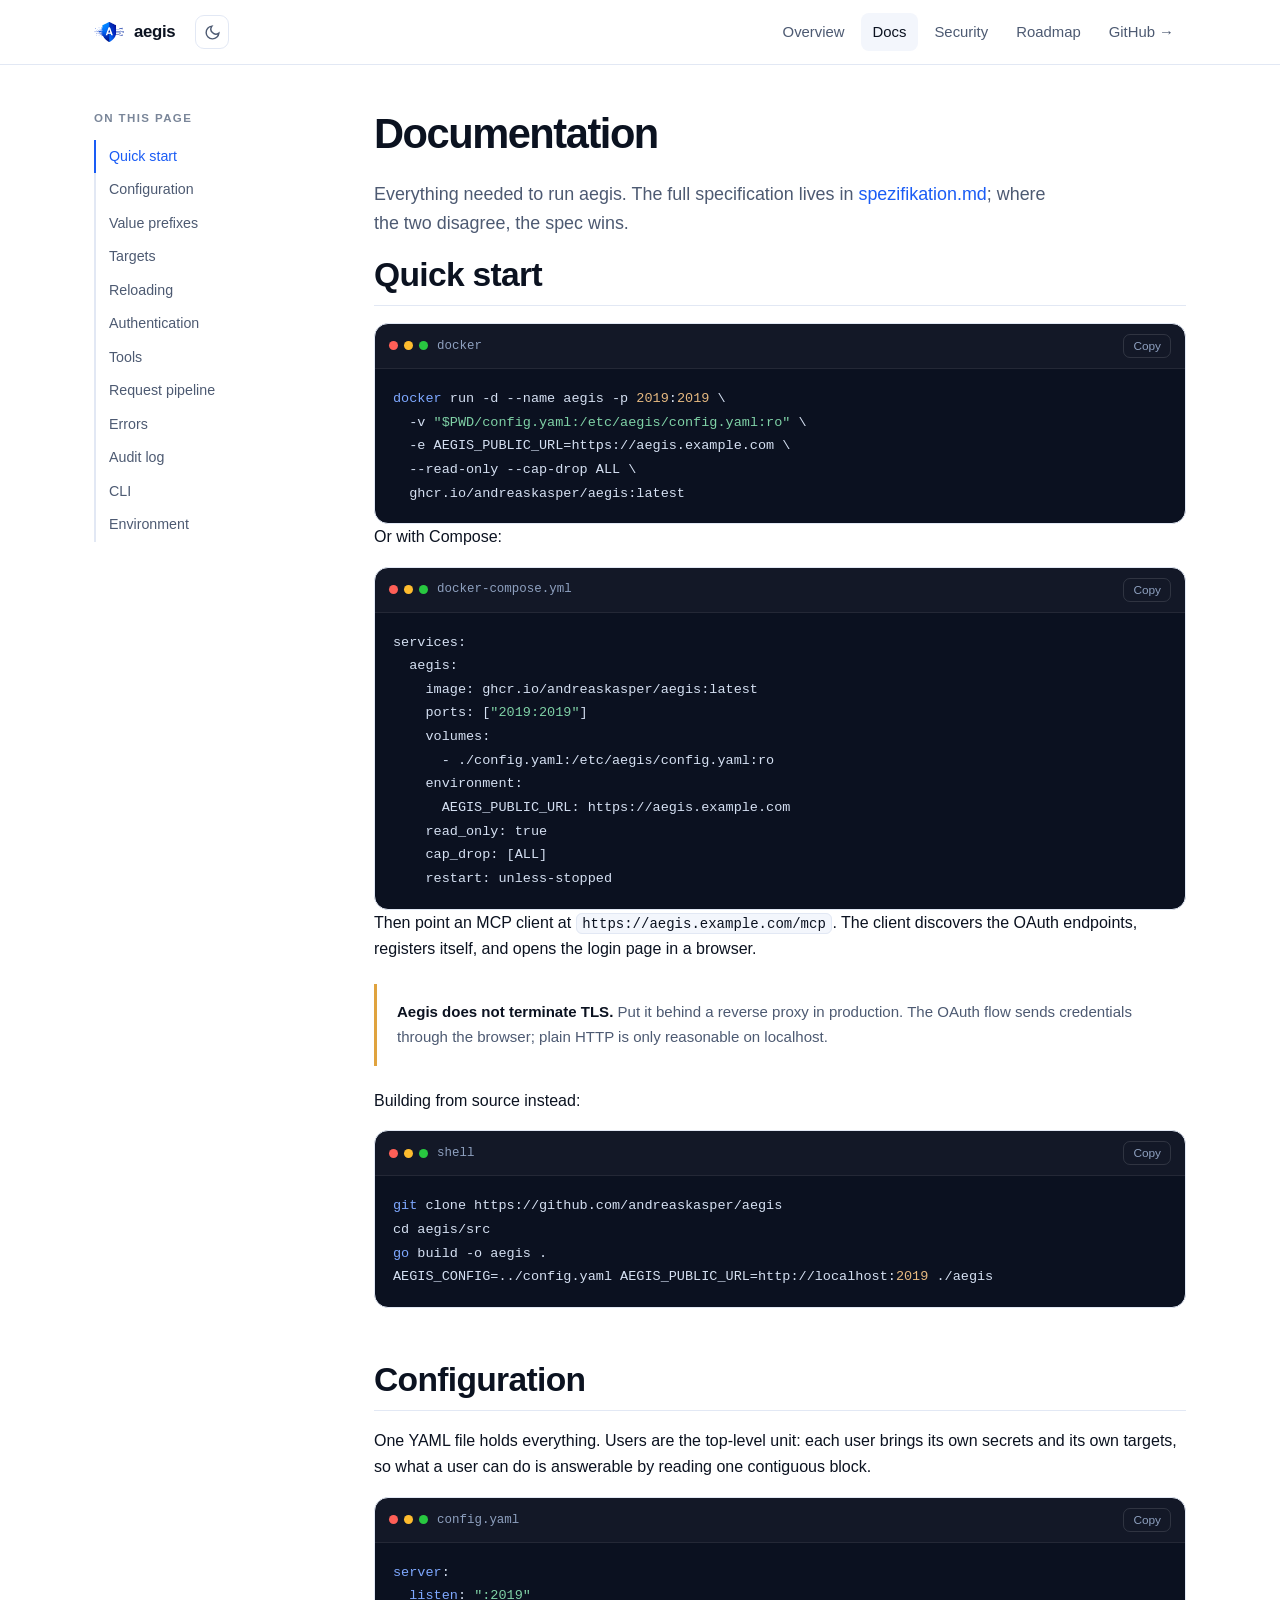
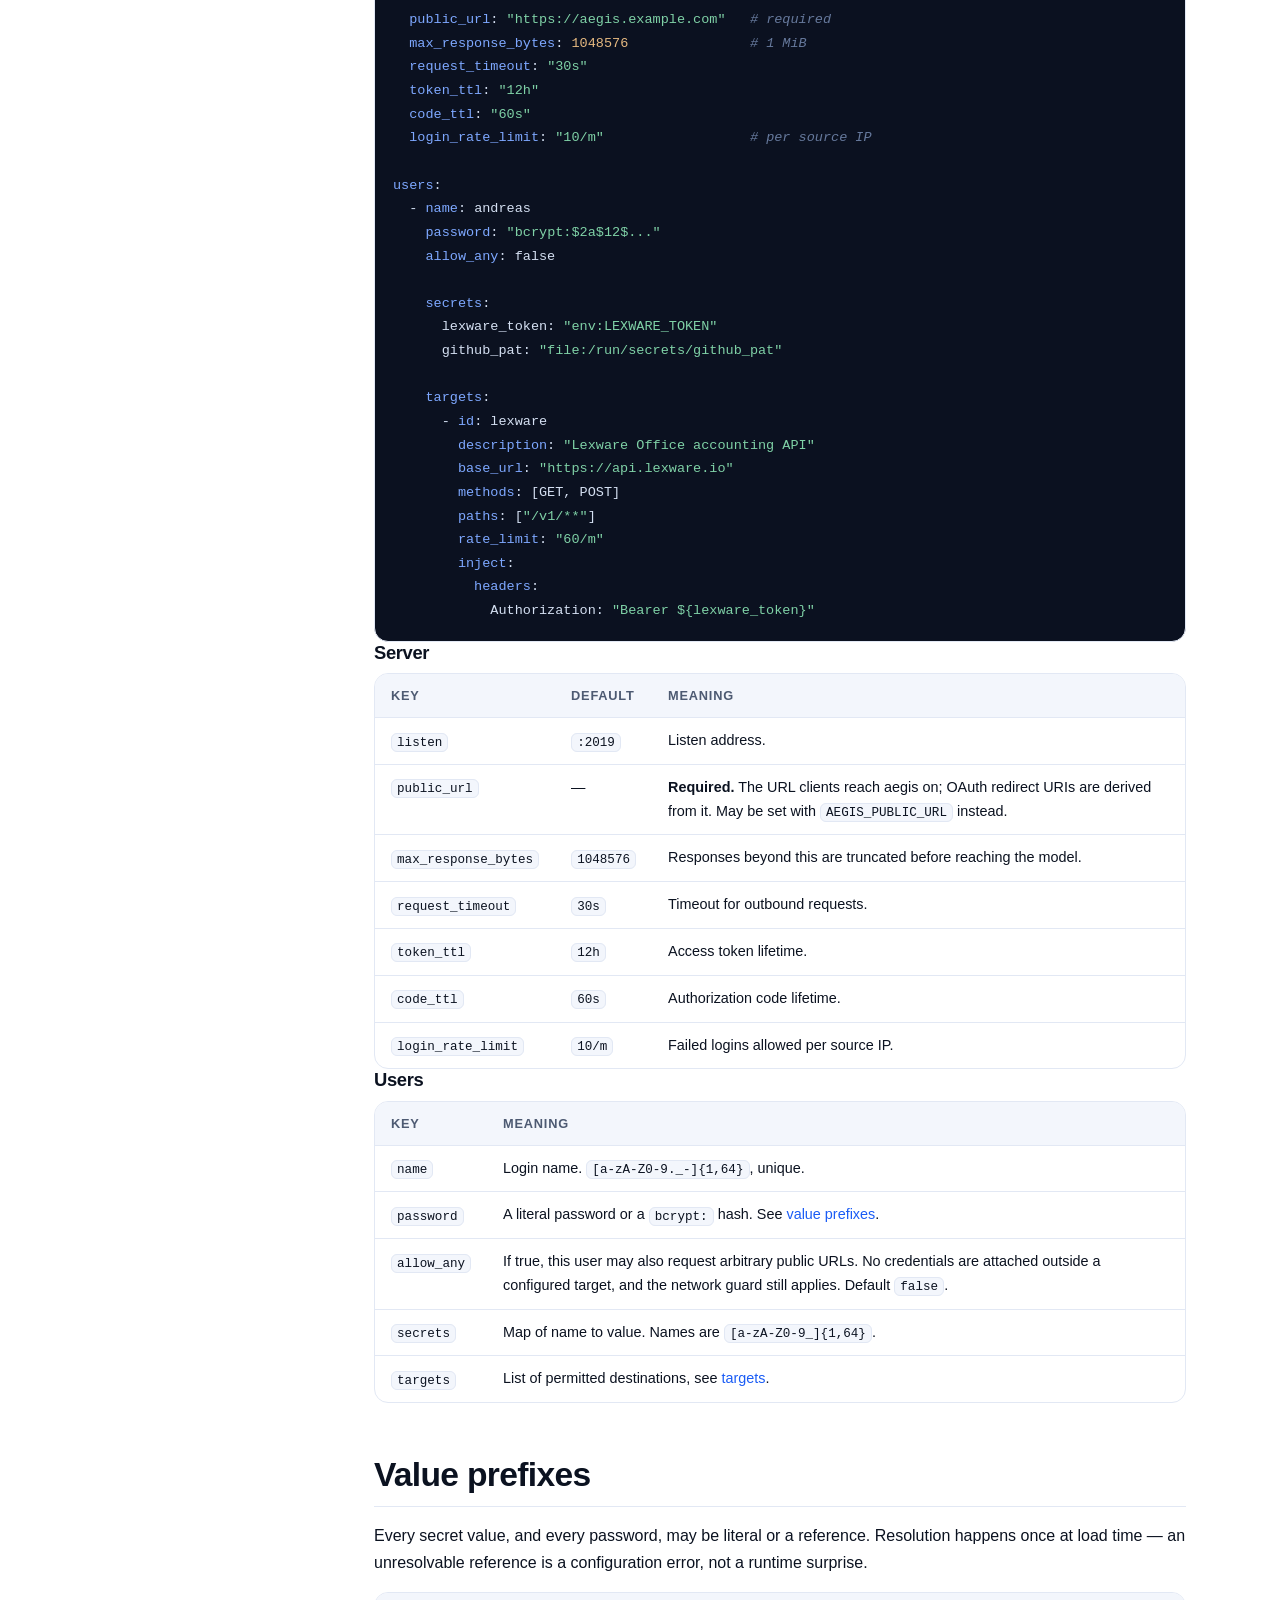
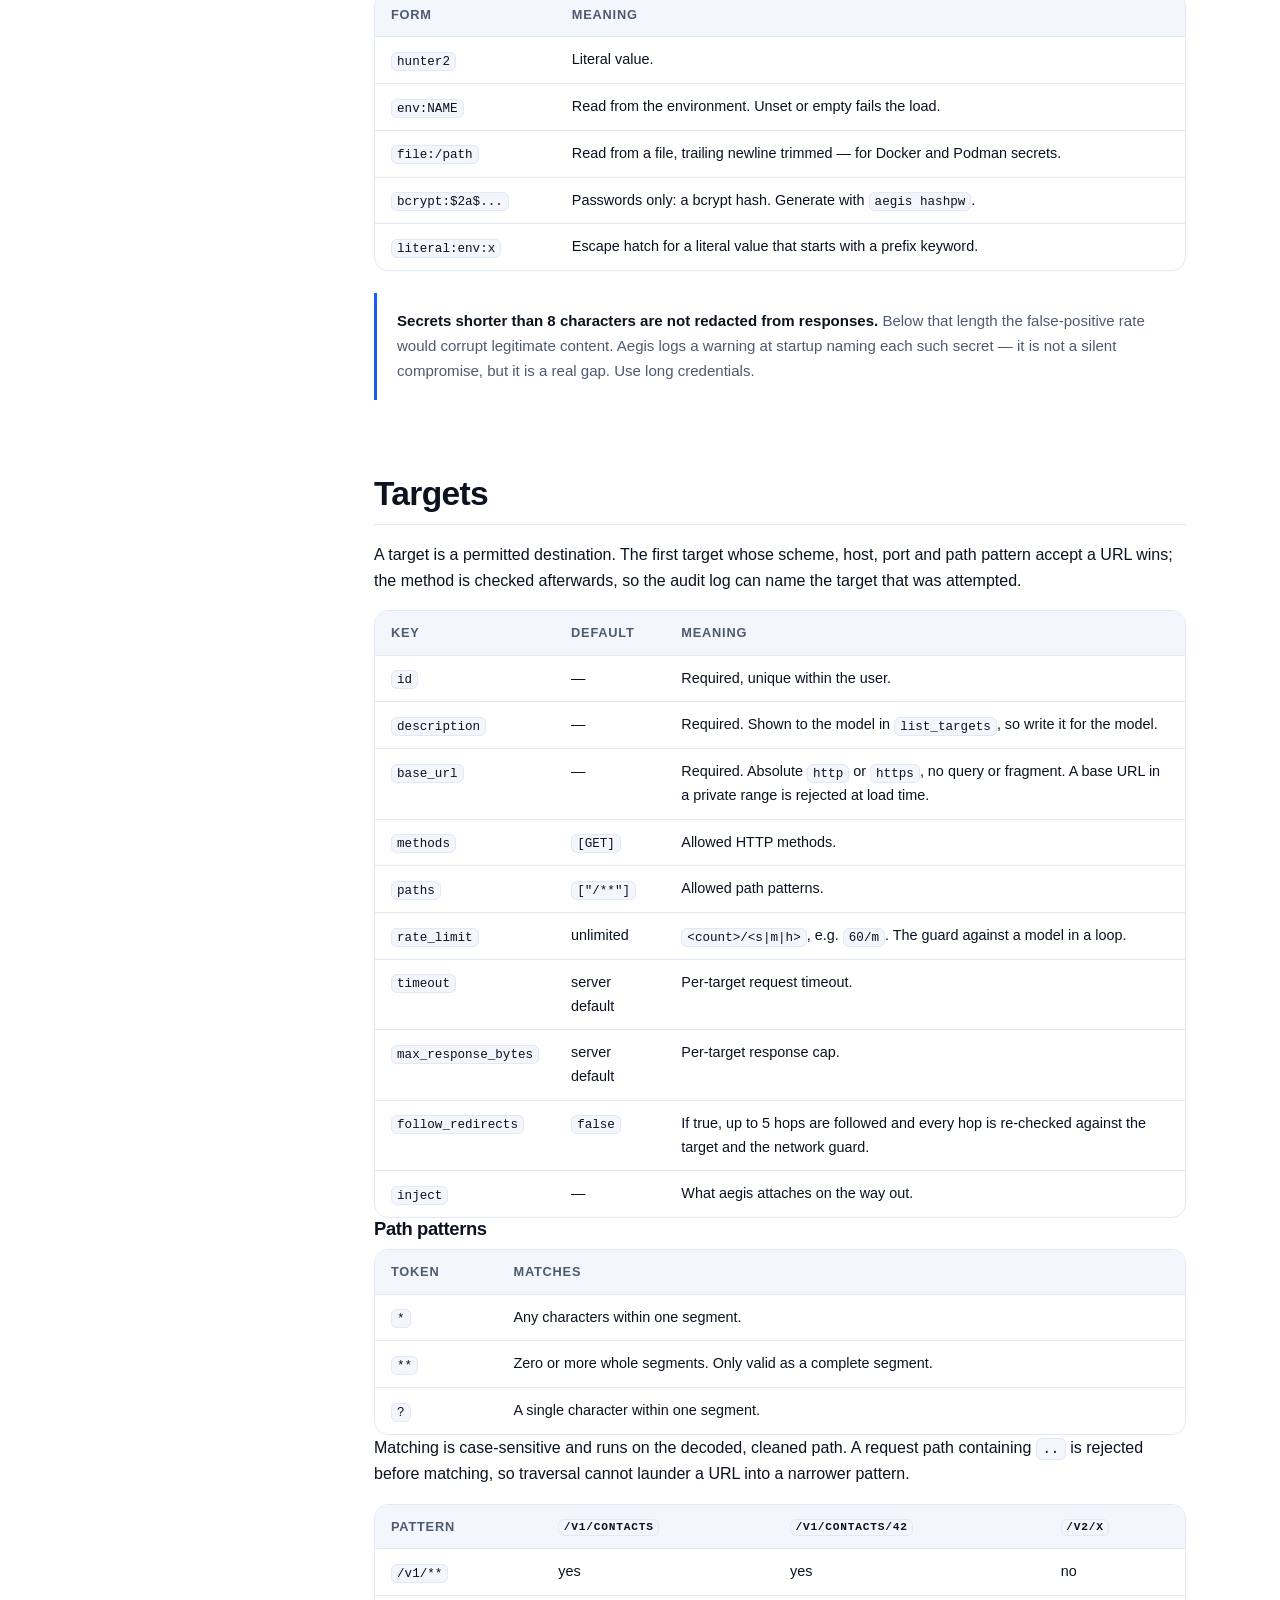
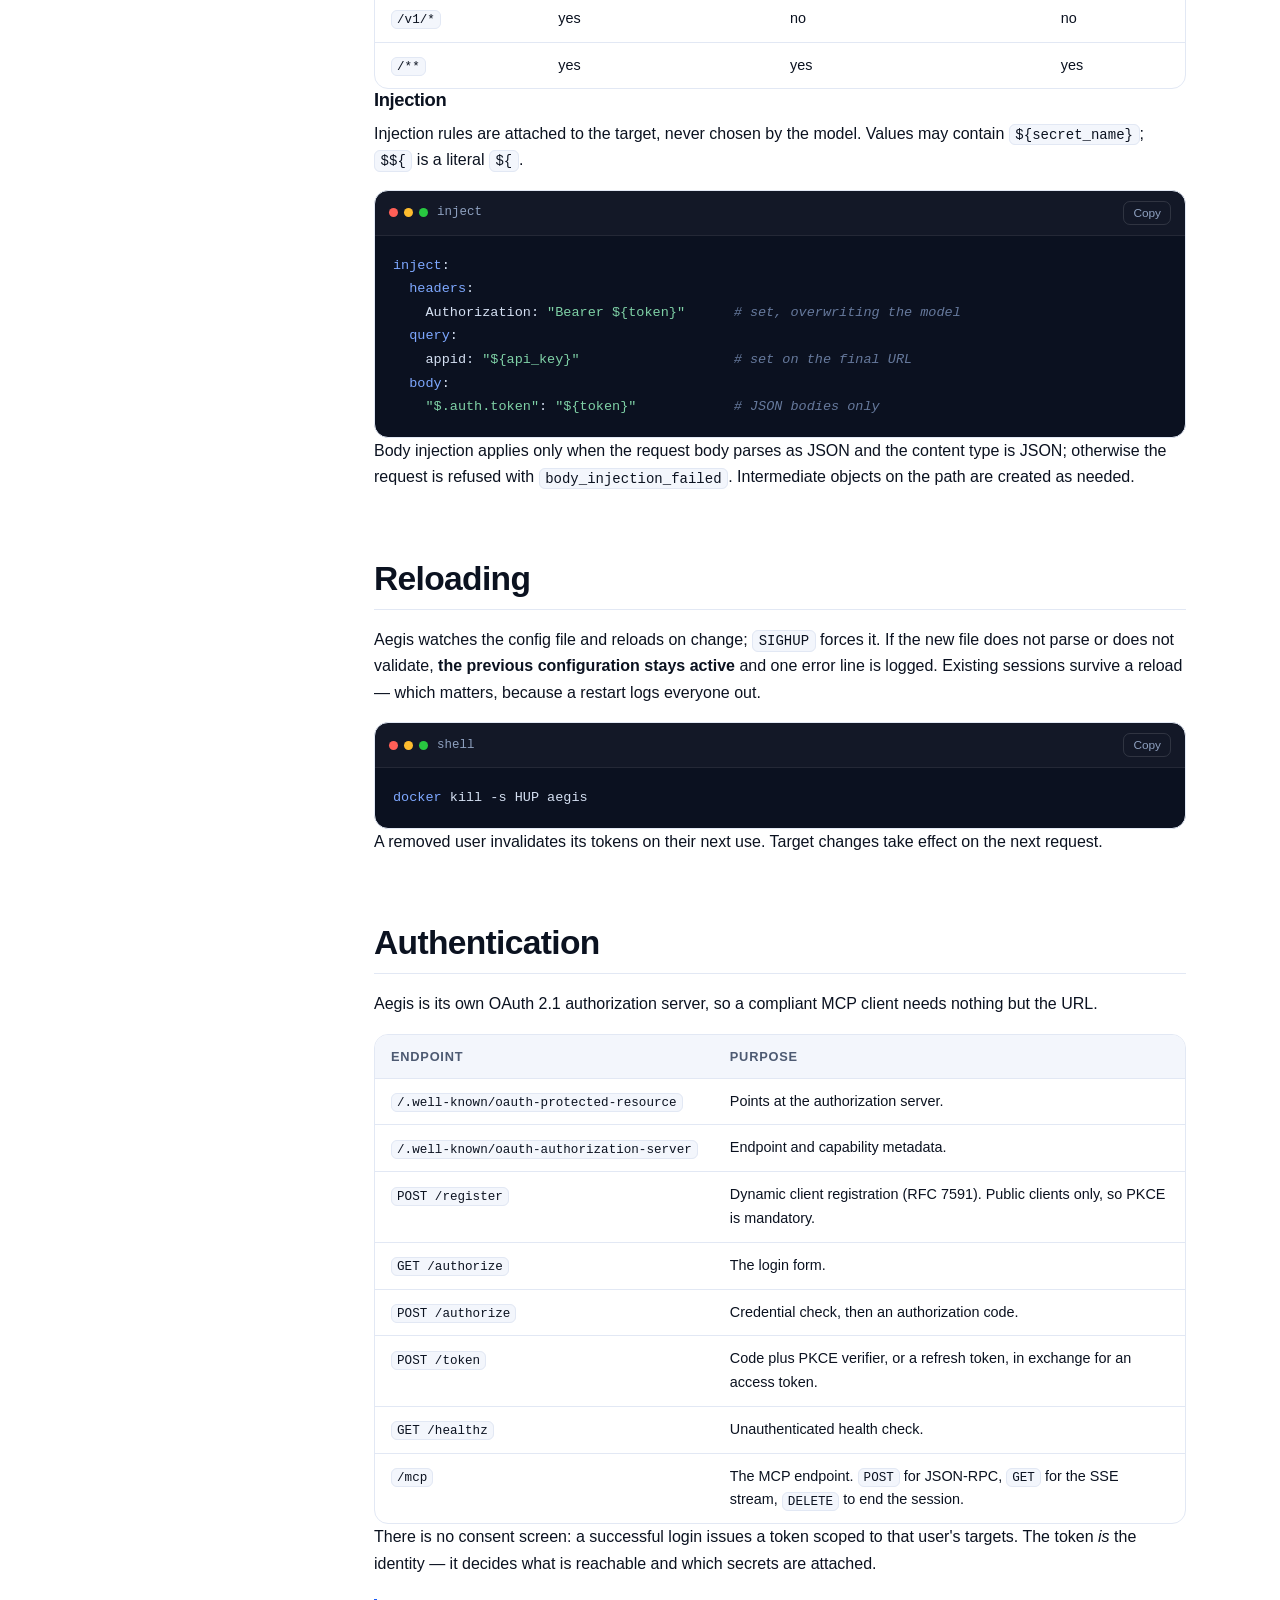
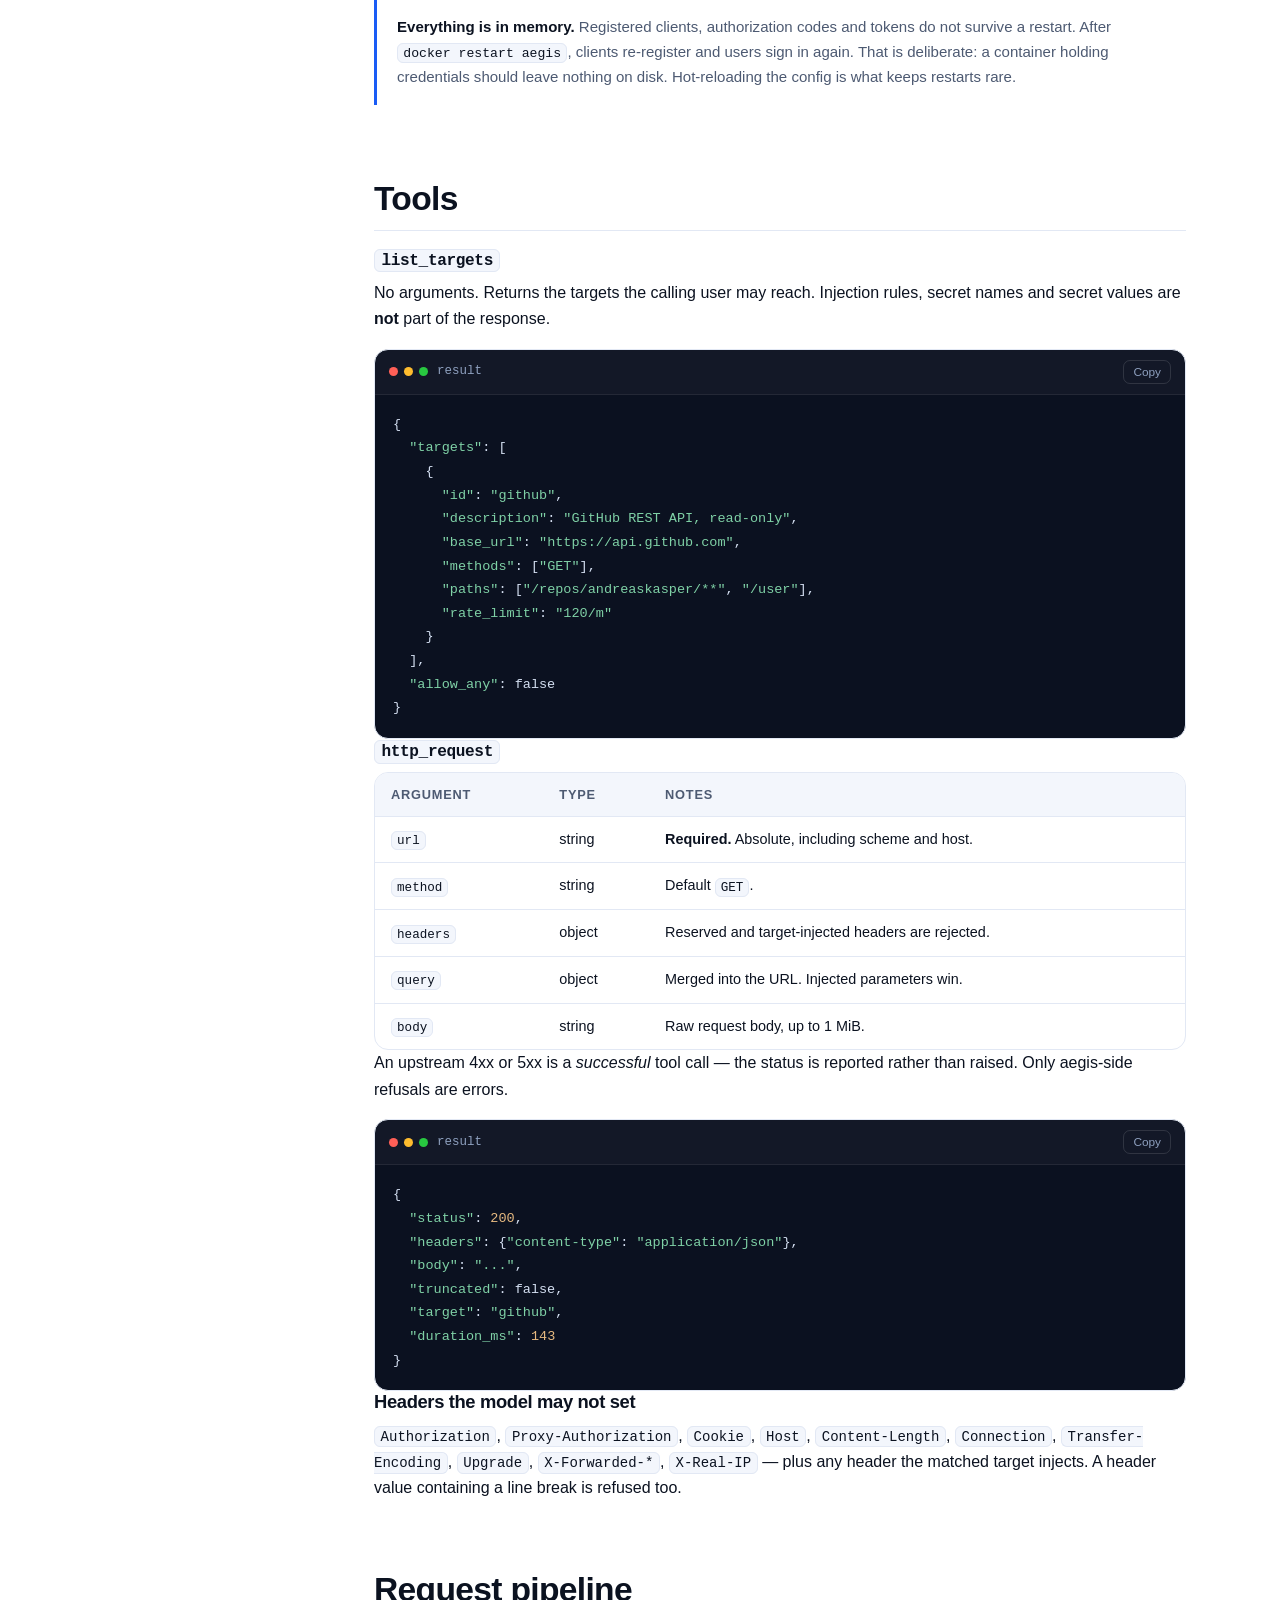
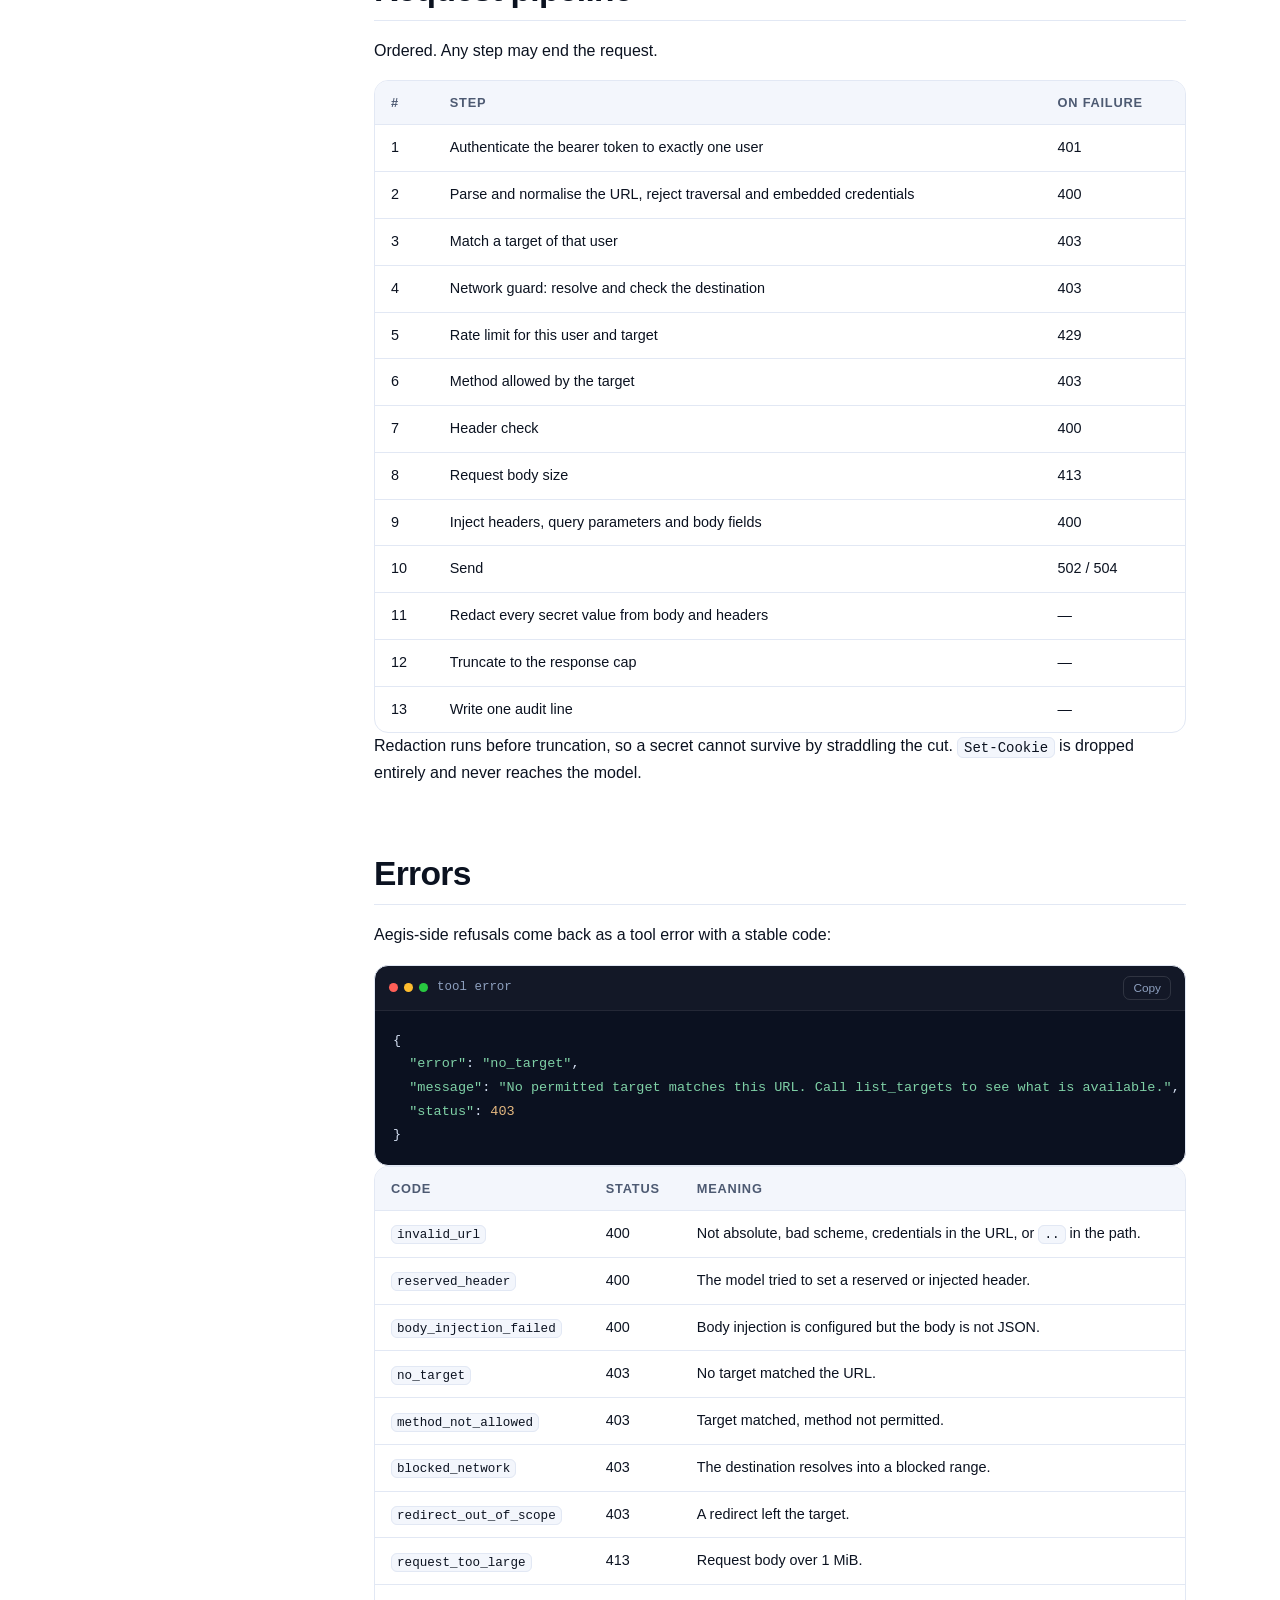
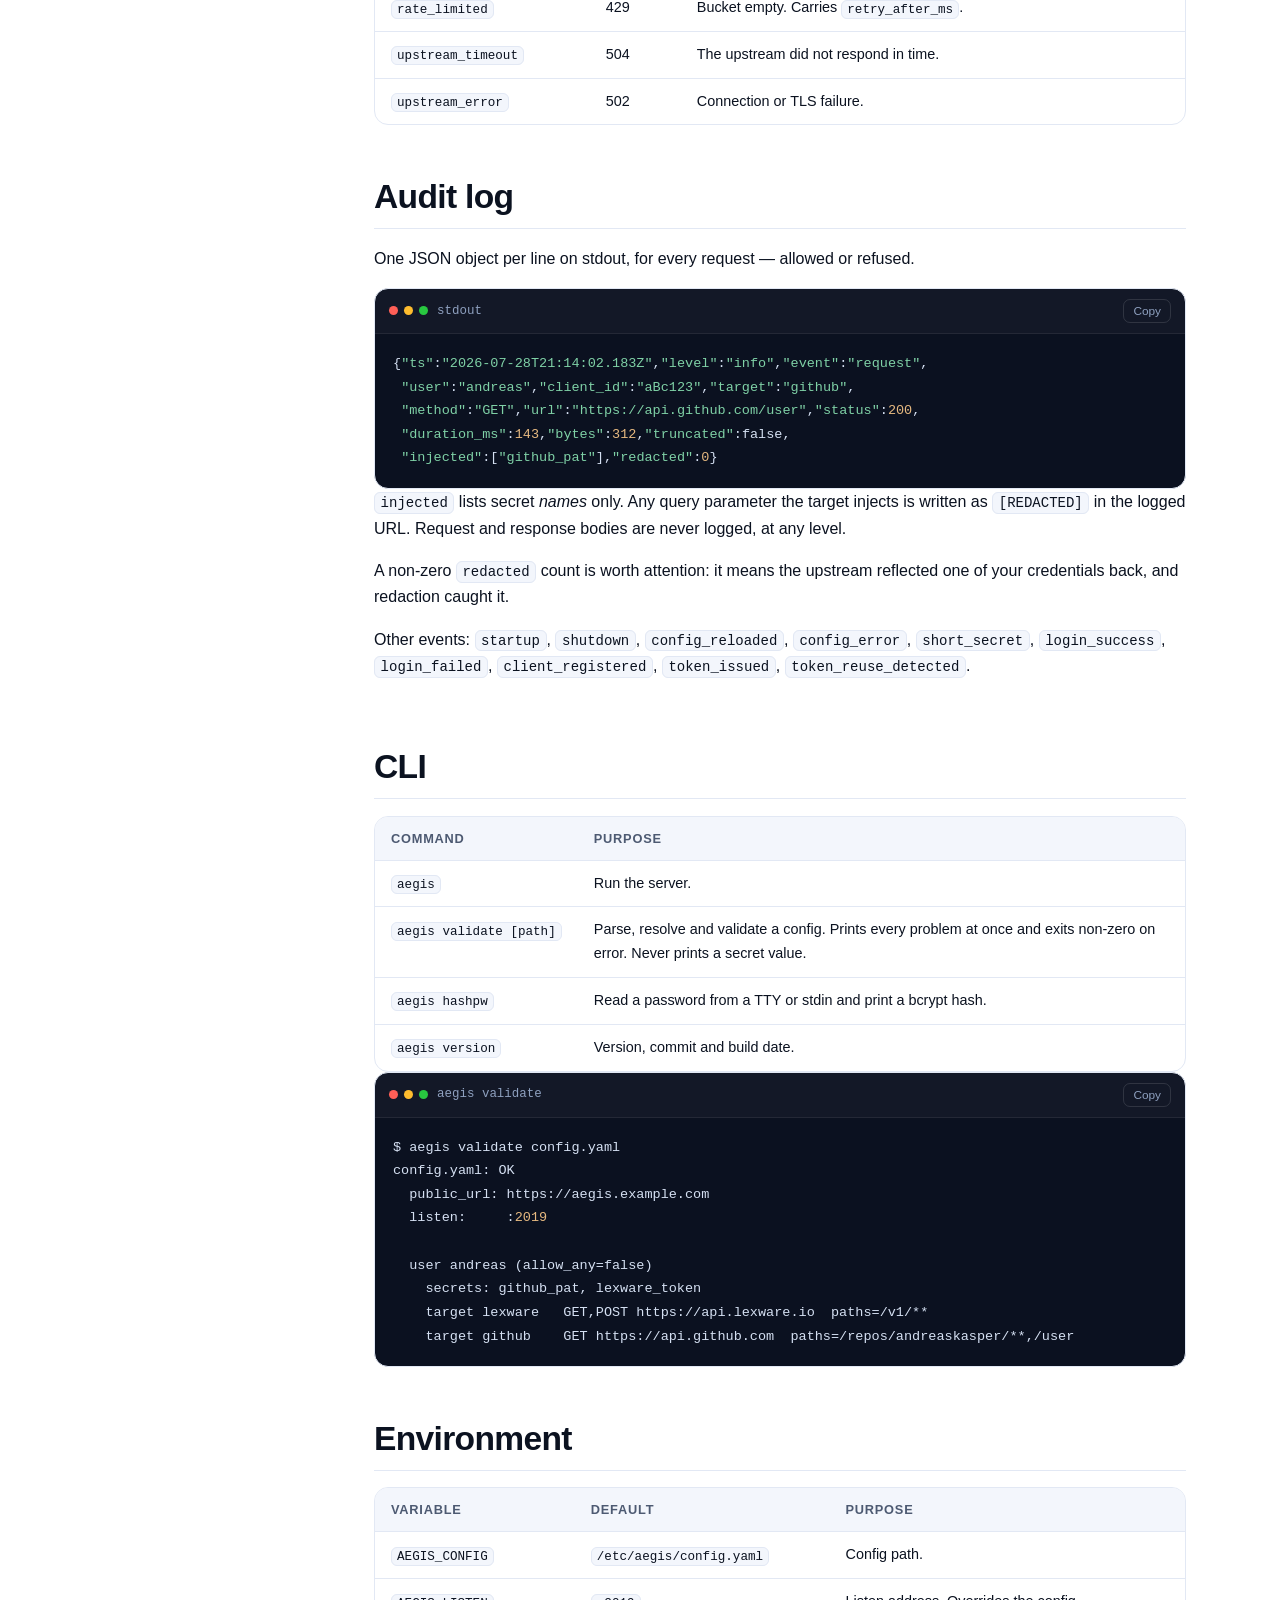
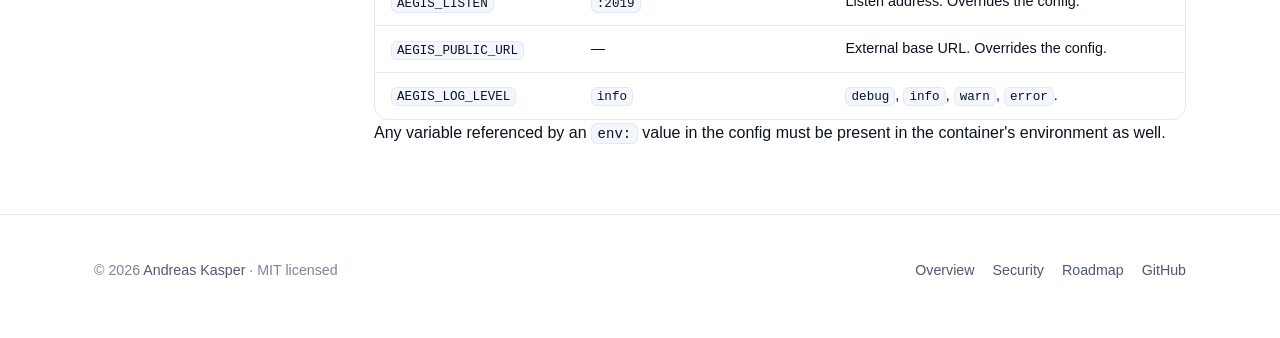
==== docs/docs.html @ 77568070 "docs: documentation page" ====
<!DOCTYPE html>
<html lang="en">
<head>
<meta charset="utf-8">
<meta name="viewport" content="width=device-width, initial-scale=1">
<title>Documentation &mdash; aegis</title>
<meta name="description" content="Configuration reference, OAuth endpoints, MCP tools, the request pipeline, error codes and the CLI for aegis.">
<link rel="icon" href="logo.png">
<link rel="stylesheet" href="style.css">
</head>
<body>

<header class="site-header">
  <div class="wrap">
    <a class="brand" href="index.html"><img src="logo.png" alt=""> aegis</a>
    <div class="header-actions">
      <button class="icon-btn nav-toggle" type="button" aria-expanded="false" aria-label="Menu">
        <svg viewBox="0 0 24 24" fill="none" stroke="currentColor" stroke-width="2" stroke-linecap="round"><path d="M3 6h18M3 12h18M3 18h18"/></svg>
      </button>
      <button class="icon-btn theme-toggle" type="button" aria-label="Switch theme">
        <svg class="sun" viewBox="0 0 24 24" fill="none" stroke="currentColor" stroke-width="2" stroke-linecap="round"><circle cx="12" cy="12" r="4"/><path d="M12 2v2M12 20v2M4.9 4.9l1.4 1.4M17.7 17.7l1.4 1.4M2 12h2M20 12h2M4.9 19.1l1.4-1.4M17.7 6.3l1.4-1.4"/></svg>
        <svg class="moon" viewBox="0 0 24 24" fill="none" stroke="currentColor" stroke-width="2" stroke-linecap="round"><path d="M21 12.8A9 9 0 1 1 11.2 3a7 7 0 0 0 9.8 9.8z"/></svg>
      </button>
    </div>
    <nav class="nav">
      <a href="index.html">Overview</a>
      <a href="docs.html" aria-current="page">Docs</a>
      <a href="security.html">Security</a>
      <a href="roadmap.html">Roadmap</a>
      <a href="https://github.com/andreaskasper/aegis">GitHub&nbsp;&rarr;</a>
    </nav>
  </div>
</header>

<main class="wrap doc-layout">

  <aside class="toc">
    <strong>On this page</strong>
    <a href="#quick-start">Quick start</a>
    <a href="#configuration">Configuration</a>
    <a href="#values">Value prefixes</a>
    <a href="#targets">Targets</a>
    <a href="#reload">Reloading</a>
    <a href="#auth">Authentication</a>
    <a href="#tools">Tools</a>
    <a href="#pipeline">Request pipeline</a>
    <a href="#errors">Errors</a>
    <a href="#audit">Audit log</a>
    <a href="#cli">CLI</a>
    <a href="#env">Environment</a>
  </aside>

  <div class="doc-body">

    <section id="quick-start">
      <h1 style="font-size:clamp(1.9rem,4vw,2.6rem)">Documentation</h1>
      <p class="lede">Everything needed to run aegis. The full specification lives in <a href="https://github.com/andreaskasper/aegis/blob/main/spezifikation.md">spezifikation.md</a>; where the two disagree, the spec wins.</p>

      <h2>Quick start</h2>
      <div class="code">
        <div class="code-head"><span class="dots"><i></i><i></i><i></i></span><span class="name">docker</span></div>
<pre data-lang="shell">docker run -d --name aegis -p 2019:2019 \
  -v "$PWD/config.yaml:/etc/aegis/config.yaml:ro" \
  -e AEGIS_PUBLIC_URL=https://aegis.example.com \
  --read-only --cap-drop ALL \
  ghcr.io/andreaskasper/aegis:latest</pre>
      </div>

      <p>Or with Compose:</p>
      <div class="code">
        <div class="code-head"><span class="dots"><i></i><i></i><i></i></span><span class="name">docker-compose.yml</span></div>
<pre data-lang="yaml">services:
  aegis:
    image: ghcr.io/andreaskasper/aegis:latest
    ports: ["2019:2019"]
    volumes:
      - ./config.yaml:/etc/aegis/config.yaml:ro
    environment:
      AEGIS_PUBLIC_URL: https://aegis.example.com
    read_only: true
    cap_drop: [ALL]
    restart: unless-stopped</pre>
      </div>

      <p>Then point an MCP client at <code>https://aegis.example.com/mcp</code>. The client discovers the OAuth endpoints, registers itself, and opens the login page in a browser.</p>

      <div class="note warn">
        <strong>Aegis does not terminate TLS.</strong> Put it behind a reverse proxy in production. The OAuth flow sends credentials through the browser; plain HTTP is only reasonable on localhost.
      </div>

      <p>Building from source instead:</p>
      <div class="code">
        <div class="code-head"><span class="dots"><i></i><i></i><i></i></span><span class="name">shell</span></div>
<pre data-lang="shell">git clone https://github.com/andreaskasper/aegis
cd aegis/src
go build -o aegis .
AEGIS_CONFIG=../config.yaml AEGIS_PUBLIC_URL=http://localhost:2019 ./aegis</pre>
      </div>
    </section>

    <section id="configuration">
      <h2>Configuration</h2>
      <p>One YAML file holds everything. Users are the top-level unit: each user brings its own secrets and its own targets, so what a user can do is answerable by reading one contiguous block.</p>

      <div class="code">
        <div class="code-head"><span class="dots"><i></i><i></i><i></i></span><span class="name">config.yaml</span></div>
<pre data-lang="yaml">server:
  listen: ":2019"
  public_url: "https://aegis.example.com"   # required
  max_response_bytes: 1048576               # 1 MiB
  request_timeout: "30s"
  token_ttl: "12h"
  code_ttl: "60s"
  login_rate_limit: "10/m"                  # per source IP

users:
  - name: andreas
    password: "bcrypt:$2a$12$..."
    allow_any: false

    secrets:
      lexware_token: "env:LEXWARE_TOKEN"
      github_pat: "file:/run/secrets/github_pat"

    targets:
      - id: lexware
        description: "Lexware Office accounting API"
        base_url: "https://api.lexware.io"
        methods: [GET, POST]
        paths: ["/v1/**"]
        rate_limit: "60/m"
        inject:
          headers:
            Authorization: "Bearer ${lexware_token}"</pre>
      </div>

      <h3>Server</h3>
      <div class="table-wrap">
        <table>
          <thead><tr><th>Key</th><th>Default</th><th>Meaning</th></tr></thead>
          <tbody>
            <tr><td><code>listen</code></td><td><code>:2019</code></td><td>Listen address.</td></tr>
            <tr><td><code>public_url</code></td><td>&mdash;</td><td><strong>Required.</strong> The URL clients reach aegis on; OAuth redirect URIs are derived from it. May be set with <code>AEGIS_PUBLIC_URL</code> instead.</td></tr>
            <tr><td><code>max_response_bytes</code></td><td><code>1048576</code></td><td>Responses beyond this are truncated before reaching the model.</td></tr>
            <tr><td><code>request_timeout</code></td><td><code>30s</code></td><td>Timeout for outbound requests.</td></tr>
            <tr><td><code>token_ttl</code></td><td><code>12h</code></td><td>Access token lifetime.</td></tr>
            <tr><td><code>code_ttl</code></td><td><code>60s</code></td><td>Authorization code lifetime.</td></tr>
            <tr><td><code>login_rate_limit</code></td><td><code>10/m</code></td><td>Failed logins allowed per source IP.</td></tr>
          </tbody>
        </table>
      </div>

      <h3>Users</h3>
      <div class="table-wrap">
        <table>
          <thead><tr><th>Key</th><th>Meaning</th></tr></thead>
          <tbody>
            <tr><td><code>name</code></td><td>Login name. <code>[a-zA-Z0-9._-]{1,64}</code>, unique.</td></tr>
            <tr><td><code>password</code></td><td>A literal password or a <code>bcrypt:</code> hash. See <a href="#values">value prefixes</a>.</td></tr>
            <tr><td><code>allow_any</code></td><td>If true, this user may also request arbitrary public URLs. No credentials are attached outside a configured target, and the network guard still applies. Default <code>false</code>.</td></tr>
            <tr><td><code>secrets</code></td><td>Map of name to value. Names are <code>[a-zA-Z0-9_]{1,64}</code>.</td></tr>
            <tr><td><code>targets</code></td><td>List of permitted destinations, see <a href="#targets">targets</a>.</td></tr>
          </tbody>
        </table>
      </div>
    </section>

    <section id="values">
      <h2>Value prefixes</h2>
      <p>Every secret value, and every password, may be literal or a reference. Resolution happens once at load time &mdash; an unresolvable reference is a configuration error, not a runtime surprise.</p>
      <div class="table-wrap">
        <table>
          <thead><tr><th>Form</th><th>Meaning</th></tr></thead>
          <tbody>
            <tr><td><code>hunter2</code></td><td>Literal value.</td></tr>
            <tr><td><code>env:NAME</code></td><td>Read from the environment. Unset or empty fails the load.</td></tr>
            <tr><td><code>file:/path</code></td><td>Read from a file, trailing newline trimmed &mdash; for Docker and Podman secrets.</td></tr>
            <tr><td><code>bcrypt:$2a$...</code></td><td>Passwords only: a bcrypt hash. Generate with <code>aegis hashpw</code>.</td></tr>
            <tr><td><code>literal:env:x</code></td><td>Escape hatch for a literal value that starts with a prefix keyword.</td></tr>
          </tbody>
        </table>
      </div>
      <div class="note">
        <strong>Secrets shorter than 8 characters are not redacted from responses.</strong> Below that length the false-positive rate would corrupt legitimate content. Aegis logs a warning at startup naming each such secret &mdash; it is not a silent compromise, but it is a real gap. Use long credentials.
      </div>
    </section>

    <section id="targets">
      <h2>Targets</h2>
      <p>A target is a permitted destination. The first target whose scheme, host, port and path pattern accept a URL wins; the method is checked afterwards, so the audit log can name the target that was attempted.</p>

      <div class="table-wrap">
        <table>
          <thead><tr><th>Key</th><th>Default</th><th>Meaning</th></tr></thead>
          <tbody>
            <tr><td><code>id</code></td><td>&mdash;</td><td>Required, unique within the user.</td></tr>
            <tr><td><code>description</code></td><td>&mdash;</td><td>Required. Shown to the model in <code>list_targets</code>, so write it for the model.</td></tr>
            <tr><td><code>base_url</code></td><td>&mdash;</td><td>Required. Absolute <code>http</code> or <code>https</code>, no query or fragment. A base URL in a private range is rejected at load time.</td></tr>
            <tr><td><code>methods</code></td><td><code>[GET]</code></td><td>Allowed HTTP methods.</td></tr>
            <tr><td><code>paths</code></td><td><code>["/**"]</code></td><td>Allowed path patterns.</td></tr>
            <tr><td><code>rate_limit</code></td><td>unlimited</td><td><code>&lt;count&gt;/&lt;s|m|h&gt;</code>, e.g. <code>60/m</code>. The guard against a model in a loop.</td></tr>
            <tr><td><code>timeout</code></td><td>server default</td><td>Per-target request timeout.</td></tr>
            <tr><td><code>max_response_bytes</code></td><td>server default</td><td>Per-target response cap.</td></tr>
            <tr><td><code>follow_redirects</code></td><td><code>false</code></td><td>If true, up to 5 hops are followed and every hop is re-checked against the target and the network guard.</td></tr>
            <tr><td><code>inject</code></td><td>&mdash;</td><td>What aegis attaches on the way out.</td></tr>
          </tbody>
        </table>
      </div>

      <h3>Path patterns</h3>
      <div class="table-wrap">
        <table>
          <thead><tr><th>Token</th><th>Matches</th></tr></thead>
          <tbody>
            <tr><td><code>*</code></td><td>Any characters within one segment.</td></tr>
            <tr><td><code>**</code></td><td>Zero or more whole segments. Only valid as a complete segment.</td></tr>
            <tr><td><code>?</code></td><td>A single character within one segment.</td></tr>
          </tbody>
        </table>
      </div>
      <p>Matching is case-sensitive and runs on the decoded, cleaned path. A request path containing <code>..</code> is rejected before matching, so traversal cannot launder a URL into a narrower pattern.</p>

      <div class="table-wrap">
        <table>
          <thead><tr><th>Pattern</th><th><code>/v1/contacts</code></th><th><code>/v1/contacts/42</code></th><th><code>/v2/x</code></th></tr></thead>
          <tbody>
            <tr><td><code>/v1/**</code></td><td>yes</td><td>yes</td><td>no</td></tr>
            <tr><td><code>/v1/*</code></td><td>yes</td><td>no</td><td>no</td></tr>
            <tr><td><code>/**</code></td><td>yes</td><td>yes</td><td>yes</td></tr>
          </tbody>
        </table>
      </div>

      <h3>Injection</h3>
      <p>Injection rules are attached to the target, never chosen by the model. Values may contain <code>${secret_name}</code>; <code>$${</code> is a literal <code>${</code>.</p>
      <div class="code">
        <div class="code-head"><span class="dots"><i></i><i></i><i></i></span><span class="name">inject</span></div>
<pre data-lang="yaml">inject:
  headers:
    Authorization: "Bearer ${token}"      # set, overwriting the model
  query:
    appid: "${api_key}"                   # set on the final URL
  body:
    "$.auth.token": "${token}"            # JSON bodies only</pre>
      </div>
      <p>Body injection applies only when the request body parses as JSON and the content type is JSON; otherwise the request is refused with <code>body_injection_failed</code>. Intermediate objects on the path are created as needed.</p>
    </section>

    <section id="reload">
      <h2>Reloading</h2>
      <p>Aegis watches the config file and reloads on change; <code>SIGHUP</code> forces it. If the new file does not parse or does not validate, <strong>the previous configuration stays active</strong> and one error line is logged. Existing sessions survive a reload &mdash; which matters, because a restart logs everyone out.</p>
      <div class="code">
        <div class="code-head"><span class="dots"><i></i><i></i><i></i></span><span class="name">shell</span></div>
<pre data-lang="shell">docker kill -s HUP aegis</pre>
      </div>
      <p>A removed user invalidates its tokens on their next use. Target changes take effect on the next request.</p>
    </section>

    <section id="auth">
      <h2>Authentication</h2>
      <p>Aegis is its own OAuth 2.1 authorization server, so a compliant MCP client needs nothing but the URL.</p>
      <div class="table-wrap">
        <table>
          <thead><tr><th>Endpoint</th><th>Purpose</th></tr></thead>
          <tbody>
            <tr><td><code>/.well-known/oauth-protected-resource</code></td><td>Points at the authorization server.</td></tr>
            <tr><td><code>/.well-known/oauth-authorization-server</code></td><td>Endpoint and capability metadata.</td></tr>
            <tr><td><code>POST /register</code></td><td>Dynamic client registration (RFC 7591). Public clients only, so PKCE is mandatory.</td></tr>
            <tr><td><code>GET /authorize</code></td><td>The login form.</td></tr>
            <tr><td><code>POST /authorize</code></td><td>Credential check, then an authorization code.</td></tr>
            <tr><td><code>POST /token</code></td><td>Code plus PKCE verifier, or a refresh token, in exchange for an access token.</td></tr>
            <tr><td><code>GET /healthz</code></td><td>Unauthenticated health check.</td></tr>
            <tr><td><code>/mcp</code></td><td>The MCP endpoint. <code>POST</code> for JSON-RPC, <code>GET</code> for the SSE stream, <code>DELETE</code> to end the session.</td></tr>
          </tbody>
        </table>
      </div>
      <p>There is no consent screen: a successful login issues a token scoped to that user's targets. The token <em>is</em> the identity &mdash; it decides what is reachable and which secrets are attached.</p>
      <div class="note">
        <strong>Everything is in memory.</strong> Registered clients, authorization codes and tokens do not survive a restart. After <code>docker restart aegis</code>, clients re-register and users sign in again. That is deliberate: a container holding credentials should leave nothing on disk. Hot-reloading the config is what keeps restarts rare.
      </div>
    </section>

    <section id="tools">
      <h2>Tools</h2>

      <h3><code>list_targets</code></h3>
      <p>No arguments. Returns the targets the calling user may reach. Injection rules, secret names and secret values are <strong>not</strong> part of the response.</p>
      <div class="code">
        <div class="code-head"><span class="dots"><i></i><i></i><i></i></span><span class="name">result</span></div>
<pre data-lang="json">{
  "targets": [
    {
      "id": "github",
      "description": "GitHub REST API, read-only",
      "base_url": "https://api.github.com",
      "methods": ["GET"],
      "paths": ["/repos/andreaskasper/**", "/user"],
      "rate_limit": "120/m"
    }
  ],
  "allow_any": false
}</pre>
      </div>

      <h3><code>http_request</code></h3>
      <div class="table-wrap">
        <table>
          <thead><tr><th>Argument</th><th>Type</th><th>Notes</th></tr></thead>
          <tbody>
            <tr><td><code>url</code></td><td>string</td><td><strong>Required.</strong> Absolute, including scheme and host.</td></tr>
            <tr><td><code>method</code></td><td>string</td><td>Default <code>GET</code>.</td></tr>
            <tr><td><code>headers</code></td><td>object</td><td>Reserved and target-injected headers are rejected.</td></tr>
            <tr><td><code>query</code></td><td>object</td><td>Merged into the URL. Injected parameters win.</td></tr>
            <tr><td><code>body</code></td><td>string</td><td>Raw request body, up to 1 MiB.</td></tr>
          </tbody>
        </table>
      </div>
      <p>An upstream 4xx or 5xx is a <em>successful</em> tool call &mdash; the status is reported rather than raised. Only aegis-side refusals are errors.</p>
      <div class="code">
        <div class="code-head"><span class="dots"><i></i><i></i><i></i></span><span class="name">result</span></div>
<pre data-lang="json">{
  "status": 200,
  "headers": {"content-type": "application/json"},
  "body": "...",
  "truncated": false,
  "target": "github",
  "duration_ms": 143
}</pre>
      </div>

      <h3>Headers the model may not set</h3>
      <p><code>Authorization</code>, <code>Proxy-Authorization</code>, <code>Cookie</code>, <code>Host</code>, <code>Content-Length</code>, <code>Connection</code>, <code>Transfer-Encoding</code>, <code>Upgrade</code>, <code>X-Forwarded-*</code>, <code>X-Real-IP</code> &mdash; plus any header the matched target injects. A header value containing a line break is refused too.</p>
    </section>

    <section id="pipeline">
      <h2>Request pipeline</h2>
      <p>Ordered. Any step may end the request.</p>
      <div class="table-wrap">
        <table>
          <thead><tr><th>#</th><th>Step</th><th>On failure</th></tr></thead>
          <tbody>
            <tr><td>1</td><td>Authenticate the bearer token to exactly one user</td><td>401</td></tr>
            <tr><td>2</td><td>Parse and normalise the URL, reject traversal and embedded credentials</td><td>400</td></tr>
            <tr><td>3</td><td>Match a target of that user</td><td>403</td></tr>
            <tr><td>4</td><td>Network guard: resolve and check the destination</td><td>403</td></tr>
            <tr><td>5</td><td>Rate limit for this user and target</td><td>429</td></tr>
            <tr><td>6</td><td>Method allowed by the target</td><td>403</td></tr>
            <tr><td>7</td><td>Header check</td><td>400</td></tr>
            <tr><td>8</td><td>Request body size</td><td>413</td></tr>
            <tr><td>9</td><td>Inject headers, query parameters and body fields</td><td>400</td></tr>
            <tr><td>10</td><td>Send</td><td>502 / 504</td></tr>
            <tr><td>11</td><td>Redact every secret value from body and headers</td><td>&mdash;</td></tr>
            <tr><td>12</td><td>Truncate to the response cap</td><td>&mdash;</td></tr>
            <tr><td>13</td><td>Write one audit line</td><td>&mdash;</td></tr>
          </tbody>
        </table>
      </div>
      <p>Redaction runs before truncation, so a secret cannot survive by straddling the cut. <code>Set-Cookie</code> is dropped entirely and never reaches the model.</p>
    </section>

    <section id="errors">
      <h2>Errors</h2>
      <p>Aegis-side refusals come back as a tool error with a stable code:</p>
      <div class="code">
        <div class="code-head"><span class="dots"><i></i><i></i><i></i></span><span class="name">tool error</span></div>
<pre data-lang="json">{
  "error": "no_target",
  "message": "No permitted target matches this URL. Call list_targets to see what is available.",
  "status": 403
}</pre>
      </div>
      <div class="table-wrap">
        <table>
          <thead><tr><th>Code</th><th>Status</th><th>Meaning</th></tr></thead>
          <tbody>
            <tr><td><code>invalid_url</code></td><td>400</td><td>Not absolute, bad scheme, credentials in the URL, or <code>..</code> in the path.</td></tr>
            <tr><td><code>reserved_header</code></td><td>400</td><td>The model tried to set a reserved or injected header.</td></tr>
            <tr><td><code>body_injection_failed</code></td><td>400</td><td>Body injection is configured but the body is not JSON.</td></tr>
            <tr><td><code>no_target</code></td><td>403</td><td>No target matched the URL.</td></tr>
            <tr><td><code>method_not_allowed</code></td><td>403</td><td>Target matched, method not permitted.</td></tr>
            <tr><td><code>blocked_network</code></td><td>403</td><td>The destination resolves into a blocked range.</td></tr>
            <tr><td><code>redirect_out_of_scope</code></td><td>403</td><td>A redirect left the target.</td></tr>
            <tr><td><code>request_too_large</code></td><td>413</td><td>Request body over 1 MiB.</td></tr>
            <tr><td><code>rate_limited</code></td><td>429</td><td>Bucket empty. Carries <code>retry_after_ms</code>.</td></tr>
            <tr><td><code>upstream_timeout</code></td><td>504</td><td>The upstream did not respond in time.</td></tr>
            <tr><td><code>upstream_error</code></td><td>502</td><td>Connection or TLS failure.</td></tr>
          </tbody>
        </table>
      </div>
    </section>

    <section id="audit">
      <h2>Audit log</h2>
      <p>One JSON object per line on stdout, for every request &mdash; allowed or refused.</p>
      <div class="code">
        <div class="code-head"><span class="dots"><i></i><i></i><i></i></span><span class="name">stdout</span></div>
<pre data-lang="json">{"ts":"2026-07-28T21:14:02.183Z","level":"info","event":"request",
 "user":"andreas","client_id":"aBc123","target":"github",
 "method":"GET","url":"https://api.github.com/user","status":200,
 "duration_ms":143,"bytes":312,"truncated":false,
 "injected":["github_pat"],"redacted":0}</pre>
      </div>
      <p><code>injected</code> lists secret <em>names</em> only. Any query parameter the target injects is written as <code>[REDACTED]</code> in the logged URL. Request and response bodies are never logged, at any level.</p>
      <p>A non-zero <code>redacted</code> count is worth attention: it means the upstream reflected one of your credentials back, and redaction caught it.</p>
      <p>Other events: <code>startup</code>, <code>shutdown</code>, <code>config_reloaded</code>, <code>config_error</code>, <code>short_secret</code>, <code>login_success</code>, <code>login_failed</code>, <code>client_registered</code>, <code>token_issued</code>, <code>token_reuse_detected</code>.</p>
    </section>

    <section id="cli">
      <h2>CLI</h2>
      <div class="table-wrap">
        <table>
          <thead><tr><th>Command</th><th>Purpose</th></tr></thead>
          <tbody>
            <tr><td><code>aegis</code></td><td>Run the server.</td></tr>
            <tr><td><code>aegis validate [path]</code></td><td>Parse, resolve and validate a config. Prints every problem at once and exits non-zero on error. Never prints a secret value.</td></tr>
            <tr><td><code>aegis hashpw</code></td><td>Read a password from a TTY or stdin and print a bcrypt hash.</td></tr>
            <tr><td><code>aegis version</code></td><td>Version, commit and build date.</td></tr>
          </tbody>
        </table>
      </div>
      <div class="code">
        <div class="code-head"><span class="dots"><i></i><i></i><i></i></span><span class="name">aegis validate</span></div>
<pre data-lang="shell">$ aegis validate config.yaml
config.yaml: OK
  public_url: https://aegis.example.com
  listen:     :2019

  user andreas (allow_any=false)
    secrets: github_pat, lexware_token
    target lexware   GET,POST https://api.lexware.io  paths=/v1/**
    target github    GET https://api.github.com  paths=/repos/andreaskasper/**,/user</pre>
      </div>
    </section>

    <section id="env">
      <h2>Environment</h2>
      <div class="table-wrap">
        <table>
          <thead><tr><th>Variable</th><th>Default</th><th>Purpose</th></tr></thead>
          <tbody>
            <tr><td><code>AEGIS_CONFIG</code></td><td><code>/etc/aegis/config.yaml</code></td><td>Config path.</td></tr>
            <tr><td><code>AEGIS_LISTEN</code></td><td><code>:2019</code></td><td>Listen address. Overrides the config.</td></tr>
            <tr><td><code>AEGIS_PUBLIC_URL</code></td><td>&mdash;</td><td>External base URL. Overrides the config.</td></tr>
            <tr><td><code>AEGIS_LOG_LEVEL</code></td><td><code>info</code></td><td><code>debug</code>, <code>info</code>, <code>warn</code>, <code>error</code>.</td></tr>
          </tbody>
        </table>
      </div>
      <p>Any variable referenced by an <code>env:</code> value in the config must be present in the container's environment as well.</p>
    </section>

  </div>
</main>

<footer class="site-footer">
  <div class="wrap">
    <div>&copy; <span data-year>2026</span> <a href="https://github.com/andreaskasper">Andreas Kasper</a> &middot; MIT licensed</div>
    <nav class="foot-links">
      <a href="index.html">Overview</a>
      <a href="security.html">Security</a>
      <a href="roadmap.html">Roadmap</a>
      <a href="https://github.com/andreaskasper/aegis">GitHub</a>
    </nav>
  </div>
</footer>

<script src="site.js"></script>
</body>
</html>
---- docs/style.css ----
/* ==========================================================================
   aegis - project site
   One stylesheet for every page. Colours are derived from the logo: a bright
   electric blue on deep navy.
   ========================================================================== */

:root {
  --blue-300: #7ea8ff;
  --blue-400: #4d86ff;
  --blue-500: #1a5cf5;
  --blue-600: #0f45d6;
  --blue-700: #0b34a8;

  --radius: 14px;
  --radius-sm: 9px;
  --maxw: 1140px;
  --mono: ui-monospace, SFMono-Regular, "SF Mono", Menlo, Consolas, "Liberation Mono", monospace;
  --sans: -apple-system, BlinkMacSystemFont, "Segoe UI", Roboto, "Helvetica Neue", Arial, sans-serif;

  --ease: cubic-bezier(.22, .61, .36, 1);
}

/* --- dark (default) ----------------------------------------------------- */
:root,
:root[data-theme="dark"] {
  --bg: #080b12;
  --bg-elev: #0e131e;
  --surface: #121826;
  --surface-2: #161e2f;
  --border: #1e293f;
  --border-strong: #2f3d5c;
  --text: #e8edf6;
  --text-dim: #9aa7bd;
  --text-faint: #6b7893;
  --accent: var(--blue-400);
  --accent-hover: var(--blue-300);
  --accent-contrast: #ffffff;
  --glow: radial-gradient(60% 60% at 50% 0%, rgba(26, 92, 245, .28) 0%, rgba(8, 11, 18, 0) 70%);
  --code-bg: #0b1120;
  --good: #3ddc97;
  --bad: #ff6b6b;
  --shadow: 0 20px 60px -20px rgba(0, 0, 0, .8);
}

/* --- light --------------------------------------------------------------- */
@media (prefers-color-scheme: light) {
  :root:not([data-theme="dark"]) {
    --bg: #ffffff;
    --bg-elev: #f7f9fd;
    --surface: #ffffff;
    --surface-2: #f3f6fc;
    --border: #e2e8f4;
    --border-strong: #cbd5e8;
    --text: #0b1220;
    --text-dim: #4d5a72;
    --text-faint: #7a8699;
    --accent: var(--blue-500);
    --accent-hover: var(--blue-600);
    --accent-contrast: #ffffff;
    --glow: radial-gradient(60% 60% at 50% 0%, rgba(26, 92, 245, .12) 0%, rgba(255, 255, 255, 0) 70%);
    --code-bg: #0b1120;
    --good: #0f9d6b;
    --bad: #d64545;
    --shadow: 0 20px 50px -24px rgba(11, 34, 82, .28);
  }
}

:root[data-theme="light"] {
  --bg: #ffffff;
  --bg-elev: #f7f9fd;
  --surface: #ffffff;
  --surface-2: #f3f6fc;
  --border: #e2e8f4;
  --border-strong: #cbd5e8;
  --text: #0b1220;
  --text-dim: #4d5a72;
  --text-faint: #7a8699;
  --accent: var(--blue-500);
  --accent-hover: var(--blue-600);
  --accent-contrast: #ffffff;
  --glow: radial-gradient(60% 60% at 50% 0%, rgba(26, 92, 245, .12) 0%, rgba(255, 255, 255, 0) 70%);
  --code-bg: #0b1120;
  --good: #0f9d6b;
  --bad: #d64545;
  --shadow: 0 20px 50px -24px rgba(11, 34, 82, .28);
}

/* --- base ---------------------------------------------------------------- */
*, *::before, *::after { box-sizing: border-box; }

html { scroll-behavior: smooth; scroll-padding-top: 88px; -webkit-text-size-adjust: 100%; }
@media (prefers-reduced-motion: reduce) {
  html { scroll-behavior: auto; }
  *, *::before, *::after { animation: none !important; transition: none !important; }
}

body {
  margin: 0;
  background: var(--bg);
  color: var(--text);
  font-family: var(--sans);
  font-size: 16px;
  line-height: 1.65;
  -webkit-font-smoothing: antialiased;
  text-rendering: optimizeLegibility;
}

a { color: var(--accent); text-decoration: none; }
a:hover { color: var(--accent-hover); }

h1, h2, h3, h4 { line-height: 1.2; letter-spacing: -.02em; margin: 0 0 .5em; font-weight: 650; }
h1 { font-size: clamp(2.1rem, 5.2vw, 3.6rem); letter-spacing: -.035em; }
h2 { font-size: clamp(1.5rem, 3.2vw, 2.1rem); }
h3 { font-size: 1.15rem; }
p { margin: 0 0 1rem; }

::selection { background: var(--accent); color: var(--accent-contrast); }

.wrap { width: 100%; max-width: var(--maxw); margin-inline: auto; padding-inline: 24px; }
.narrow { max-width: 820px; }

section { padding: 84px 0; }
@media (max-width: 640px) { section { padding: 56px 0; } }

.eyebrow {
  font-size: .74rem; font-weight: 700; letter-spacing: .13em; text-transform: uppercase;
  color: var(--accent); margin: 0 0 .8rem;
}
.lede { font-size: 1.12rem; color: var(--text-dim); max-width: 68ch; }

/* --- header -------------------------------------------------------------- */
.site-header {
  position: sticky; top: 0; z-index: 50;
  background: color-mix(in srgb, var(--bg) 82%, transparent);
  backdrop-filter: saturate(180%) blur(14px);
  -webkit-backdrop-filter: saturate(180%) blur(14px);
  border-bottom: 1px solid var(--border);
}
.site-header .wrap { display: flex; align-items: center; gap: 20px; height: 64px; }

.brand { display: flex; align-items: center; gap: 10px; font-weight: 680; letter-spacing: -.02em; color: var(--text); font-size: 1.05rem; }
.brand:hover { color: var(--text); }
.brand img { width: 30px; height: 30px; object-fit: contain; }

.nav { display: flex; align-items: center; gap: 4px; margin-left: auto; }
.nav a {
  color: var(--text-dim); font-size: .93rem; font-weight: 500;
  padding: 7px 12px; border-radius: 8px; transition: background .15s var(--ease), color .15s var(--ease);
}
.nav a:hover { color: var(--text); background: var(--surface-2); }
.nav a[aria-current="page"] { color: var(--text); background: var(--surface-2); }

.icon-btn {
  display: inline-grid; place-items: center; width: 34px; height: 34px;
  border: 1px solid var(--border); border-radius: 9px;
  background: transparent; color: var(--text-dim); cursor: pointer;
  transition: color .15s var(--ease), border-color .15s var(--ease), background .15s var(--ease);
}
.icon-btn:hover { color: var(--text); border-color: var(--border-strong); background: var(--surface-2); }
.icon-btn svg { width: 17px; height: 17px; }
.theme-toggle .moon { display: none; }
:root[data-theme="light"] .theme-toggle .moon { display: block; }
:root[data-theme="light"] .theme-toggle .sun { display: none; }
@media (prefers-color-scheme: light) {
  :root:not([data-theme="dark"]) .theme-toggle .moon { display: block; }
  :root:not([data-theme="dark"]) .theme-toggle .sun { display: none; }
}

.nav-toggle { display: none; }
@media (max-width: 800px) {
  .nav {
    position: fixed; inset: 64px 0 auto 0; flex-direction: column; align-items: stretch;
    gap: 2px; padding: 12px 20px 20px; background: var(--bg);
    border-bottom: 1px solid var(--border); display: none;
  }
  .nav.open { display: flex; }
  .nav a { padding: 11px 12px; font-size: 1rem; }
  .nav-toggle { display: inline-grid; margin-left: auto; }
  .header-actions { display: flex; gap: 8px; align-items: center; }
}

/* --- hero ---------------------------------------------------------------- */
.hero { position: relative; padding: 92px 0 72px; overflow: hidden; }
.hero::before {
  content: ""; position: absolute; inset: -30% 0 auto 0; height: 620px;
  background: var(--glow); pointer-events: none;
}
.hero .wrap { position: relative; text-align: center; }
.hero-logo {
  width: min(280px, 62vw); height: auto; margin: 0 auto 26px; display: block;
  filter: drop-shadow(0 14px 40px rgba(26, 92, 245, .32));
  animation: rise .7s var(--ease) both;
}
.hero h1 { margin-bottom: .35em; animation: rise .7s .05s var(--ease) both; }
.hero .lede { margin-inline: auto; font-size: 1.18rem; animation: rise .7s .1s var(--ease) both; }
.grad { background: linear-gradient(100deg, var(--blue-400), var(--blue-300) 55%, var(--blue-500)); -webkit-background-clip: text; background-clip: text; color: transparent; }

@keyframes rise { from { opacity: 0; transform: translateY(14px); } to { opacity: 1; transform: none; } }

.pill {
  display: inline-flex; align-items: center; gap: 8px;
  padding: 5px 13px 5px 9px; border: 1px solid var(--border); border-radius: 999px;
  background: var(--surface); color: var(--text-dim);
  font-size: .82rem; font-weight: 500; margin-bottom: 22px;
}
.dot { width: 7px; height: 7px; border-radius: 50%; background: var(--good); box-shadow: 0 0 0 3px color-mix(in srgb, var(--good) 22%, transparent); }

.cta-row { display: flex; flex-wrap: wrap; gap: 12px; justify-content: center; margin-top: 30px; animation: rise .7s .15s var(--ease) both; }
.btn {
  display: inline-flex; align-items: center; gap: 9px;
  padding: 11px 20px; border-radius: 11px; font-weight: 560; font-size: .95rem;
  border: 1px solid transparent; cursor: pointer;
  transition: transform .15s var(--ease), background .15s var(--ease), border-color .15s var(--ease);
}
.btn:active { transform: translateY(1px); }
.btn svg { width: 17px; height: 17px; }
.btn-primary { background: var(--accent); color: var(--accent-contrast); }
.btn-primary:hover { background: var(--accent-hover); color: var(--accent-contrast); }
.btn-ghost { background: var(--surface); border-color: var(--border); color: var(--text); }
.btn-ghost:hover { border-color: var(--border-strong); background: var(--surface-2); color: var(--text); }

/* --- generic surfaces ---------------------------------------------------- */
.card {
  background: var(--surface); border: 1px solid var(--border); border-radius: var(--radius);
  padding: 24px; transition: border-color .18s var(--ease), transform .18s var(--ease);
}
.card:hover { border-color: var(--border-strong); }
.card h3 { margin-bottom: .4em; }
.card p { color: var(--text-dim); margin: 0; font-size: .95rem; }
.card .ico {
  width: 38px; height: 38px; border-radius: 10px; display: grid; place-items: center;
  background: color-mix(in srgb, var(--accent) 14%, transparent);
  color: var(--accent); margin-bottom: 14px;
}
.card .ico svg { width: 20px; height: 20px; }

.grid { display: grid; gap: 18px; }
.grid-3 { grid-template-columns: repeat(auto-fit, minmax(268px, 1fr)); }
.grid-2 { grid-template-columns: repeat(auto-fit, minmax(320px, 1fr)); }

/* --- comparison ---------------------------------------------------------- */
.compare { display: grid; gap: 18px; grid-template-columns: repeat(auto-fit, minmax(320px, 1fr)); }
.compare > div { border: 1px solid var(--border); border-radius: var(--radius); padding: 24px; background: var(--surface); }
.compare h3 { display: flex; align-items: center; gap: 9px; font-size: 1rem; }
.compare ul { list-style: none; margin: 14px 0 0; padding: 0; }
.compare li { position: relative; padding-left: 26px; margin-bottom: 10px; color: var(--text-dim); font-size: .94rem; }
.compare li::before { position: absolute; left: 0; top: 0; font-weight: 700; }
.without li::before { content: "\2717"; color: var(--bad); }
.with li::before { content: "\2713"; color: var(--good); }
.tag { font-size: .7rem; text-transform: uppercase; letter-spacing: .1em; font-weight: 700; padding: 3px 8px; border-radius: 6px; }
.tag-bad { background: color-mix(in srgb, var(--bad) 16%, transparent); color: var(--bad); }
.tag-good { background: color-mix(in srgb, var(--good) 16%, transparent); color: var(--good); }

/* --- diagram ------------------------------------------------------------- */
.diagram { background: var(--surface); border: 1px solid var(--border); border-radius: var(--radius); padding: 30px 24px; }
.diagram svg { width: 100%; height: auto; display: block; }
.d-box { fill: var(--surface-2); stroke: var(--border-strong); }
.d-box-accent { fill: color-mix(in srgb, var(--accent) 12%, transparent); stroke: var(--accent); }
.d-text { fill: var(--text); font-family: var(--sans); font-size: 13px; font-weight: 600; }
.d-sub { fill: var(--text-faint); font-family: var(--mono); font-size: 10.5px; }
.d-line { stroke: var(--border-strong); stroke-width: 1.6; fill: none; }
.d-line-accent { stroke: var(--accent); stroke-width: 1.8; fill: none; }
.d-label { fill: var(--text-dim); font-family: var(--mono); font-size: 10.5px; }
.d-arrow { fill: var(--border-strong); }
.d-arrow-accent { fill: var(--accent); }

/* --- code ---------------------------------------------------------------- */
.code {
  position: relative; background: var(--code-bg); border: 1px solid var(--border);
  border-radius: var(--radius); overflow: hidden;
}
.code-head {
  display: flex; align-items: center; gap: 9px; padding: 10px 14px;
  border-bottom: 1px solid rgba(255, 255, 255, .07); background: rgba(255, 255, 255, .03);
}
.code-head .name { font-family: var(--mono); font-size: .78rem; color: #8ea0bf; }
.dots { display: flex; gap: 6px; }
.dots i { width: 9px; height: 9px; border-radius: 50%; background: #2f3d5c; display: block; }
.dots i:nth-child(1) { background: #ff5f57; }
.dots i:nth-child(2) { background: #febc2e; }
.dots i:nth-child(3) { background: #28c840; }
.copy {
  margin-left: auto; background: transparent; border: 1px solid rgba(255, 255, 255, .12);
  color: #8ea0bf; font-size: .74rem; padding: 4px 9px; border-radius: 7px; cursor: pointer;
  font-family: var(--sans); transition: all .15s var(--ease);
}
.copy:hover { color: #dce6f7; border-color: rgba(255, 255, 255, .28); }
.copy.done { color: var(--good); border-color: var(--good); }

pre {
  margin: 0; padding: 18px; overflow-x: auto;
  font-family: var(--mono); font-size: .845rem; line-height: 1.75; color: #d5e0f2;
  tab-size: 2;
}
pre code { font: inherit; color: inherit; }
:not(pre) > code {
  font-family: var(--mono); font-size: .875em;
  background: var(--surface-2); border: 1px solid var(--border);
  padding: .12em .4em; border-radius: 6px; color: var(--text);
}

/* naive but stable token colouring, applied by site.js */
.t-com { color: #66799c; font-style: italic; }
.t-key { color: #7ea8ff; }
.t-str { color: #7fd1a6; }
.t-num { color: #e6b980; }
.t-fn  { color: #c3a6ff; }
.t-op  { color: #93a4c2; }

/* --- steps --------------------------------------------------------------- */
.steps { counter-reset: step; display: grid; gap: 20px; }
.step { display: grid; grid-template-columns: 40px 1fr; gap: 18px; align-items: start; }
.step::before {
  counter-increment: step; content: counter(step);
  width: 34px; height: 34px; border-radius: 50%; display: grid; place-items: center;
  background: color-mix(in srgb, var(--accent) 15%, transparent); color: var(--accent);
  font-weight: 700; font-size: .9rem; font-family: var(--mono); margin-top: 2px;
}
.step h3 { margin-bottom: .3em; font-size: 1.02rem; }
.step p { color: var(--text-dim); font-size: .95rem; margin-bottom: .7rem; }

/* --- tables -------------------------------------------------------------- */
.table-wrap { overflow-x: auto; border: 1px solid var(--border); border-radius: var(--radius); }
table { border-collapse: collapse; width: 100%; font-size: .9rem; }
th, td { text-align: left; padding: 11px 16px; border-bottom: 1px solid var(--border); vertical-align: top; }
th { background: var(--surface-2); font-weight: 620; font-size: .8rem; text-transform: uppercase; letter-spacing: .06em; color: var(--text-dim); }
tr:last-child td { border-bottom: 0; }
td code { white-space: nowrap; }
td:first-child { white-space: nowrap; }

/* --- callouts ------------------------------------------------------------ */
.note {
  border-left: 3px solid var(--accent); background: var(--surface);
  padding: 16px 20px; border-radius: 0 var(--radius-sm) var(--radius-sm) 0; margin: 22px 0;
  color: var(--text-dim); font-size: .94rem;
}
.note strong { color: var(--text); }
.note.warn { border-left-color: #e0a33e; }

/* --- docs layout --------------------------------------------------------- */
.doc-layout { display: grid; grid-template-columns: 232px minmax(0, 1fr); gap: 48px; align-items: start; padding-top: 44px; }
.toc { position: sticky; top: 90px; font-size: .89rem; }
.toc strong { display: block; font-size: .72rem; text-transform: uppercase; letter-spacing: .12em; color: var(--text-faint); margin-bottom: 12px; }
.toc a { display: block; padding: 5px 0 5px 13px; color: var(--text-dim); border-left: 2px solid var(--border); }
.toc a:hover { color: var(--text); border-left-color: var(--border-strong); }
.toc a.active { color: var(--accent); border-left-color: var(--accent); }
.doc-body > section { padding: 0 0 52px; scroll-margin-top: 88px; }
.doc-body h2 { padding-bottom: 10px; border-bottom: 1px solid var(--border); }
@media (max-width: 900px) {
  .doc-layout { grid-template-columns: 1fr; gap: 0; }
  .toc { display: none; }
}

/* --- footer -------------------------------------------------------------- */
.site-footer { border-top: 1px solid var(--border); padding: 44px 0 56px; color: var(--text-faint); font-size: .89rem; }
.site-footer .wrap { display: flex; flex-wrap: wrap; gap: 20px; align-items: center; justify-content: space-between; }
.site-footer a { color: var(--text-dim); }
.site-footer a:hover { color: var(--accent); }
.foot-links { display: flex; flex-wrap: wrap; gap: 18px; }

.sr-only {
  position: absolute; width: 1px; height: 1px; padding: 0; margin: -1px;
  overflow: hidden; clip: rect(0, 0, 0, 0); white-space: nowrap; border: 0;
}
:focus-visible { outline: 2px solid var(--accent); outline-offset: 2px; border-radius: 4px; }
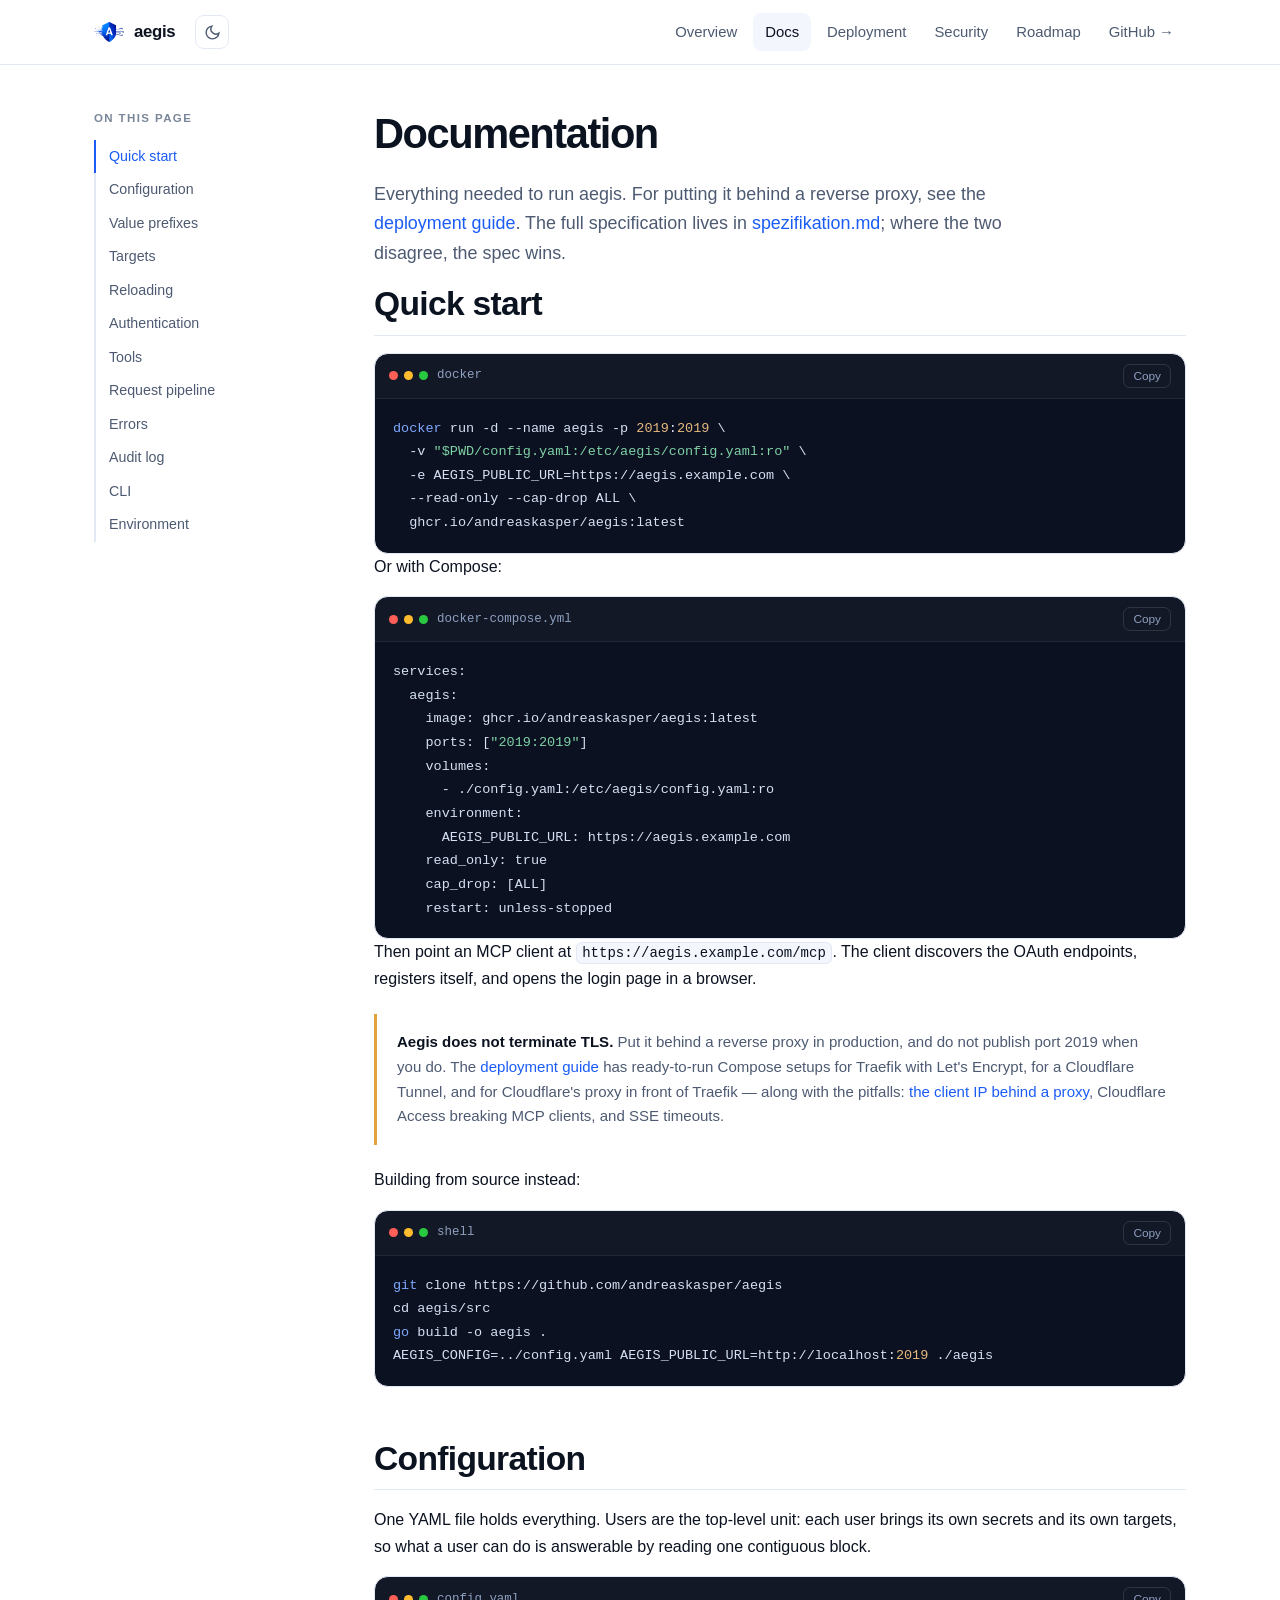
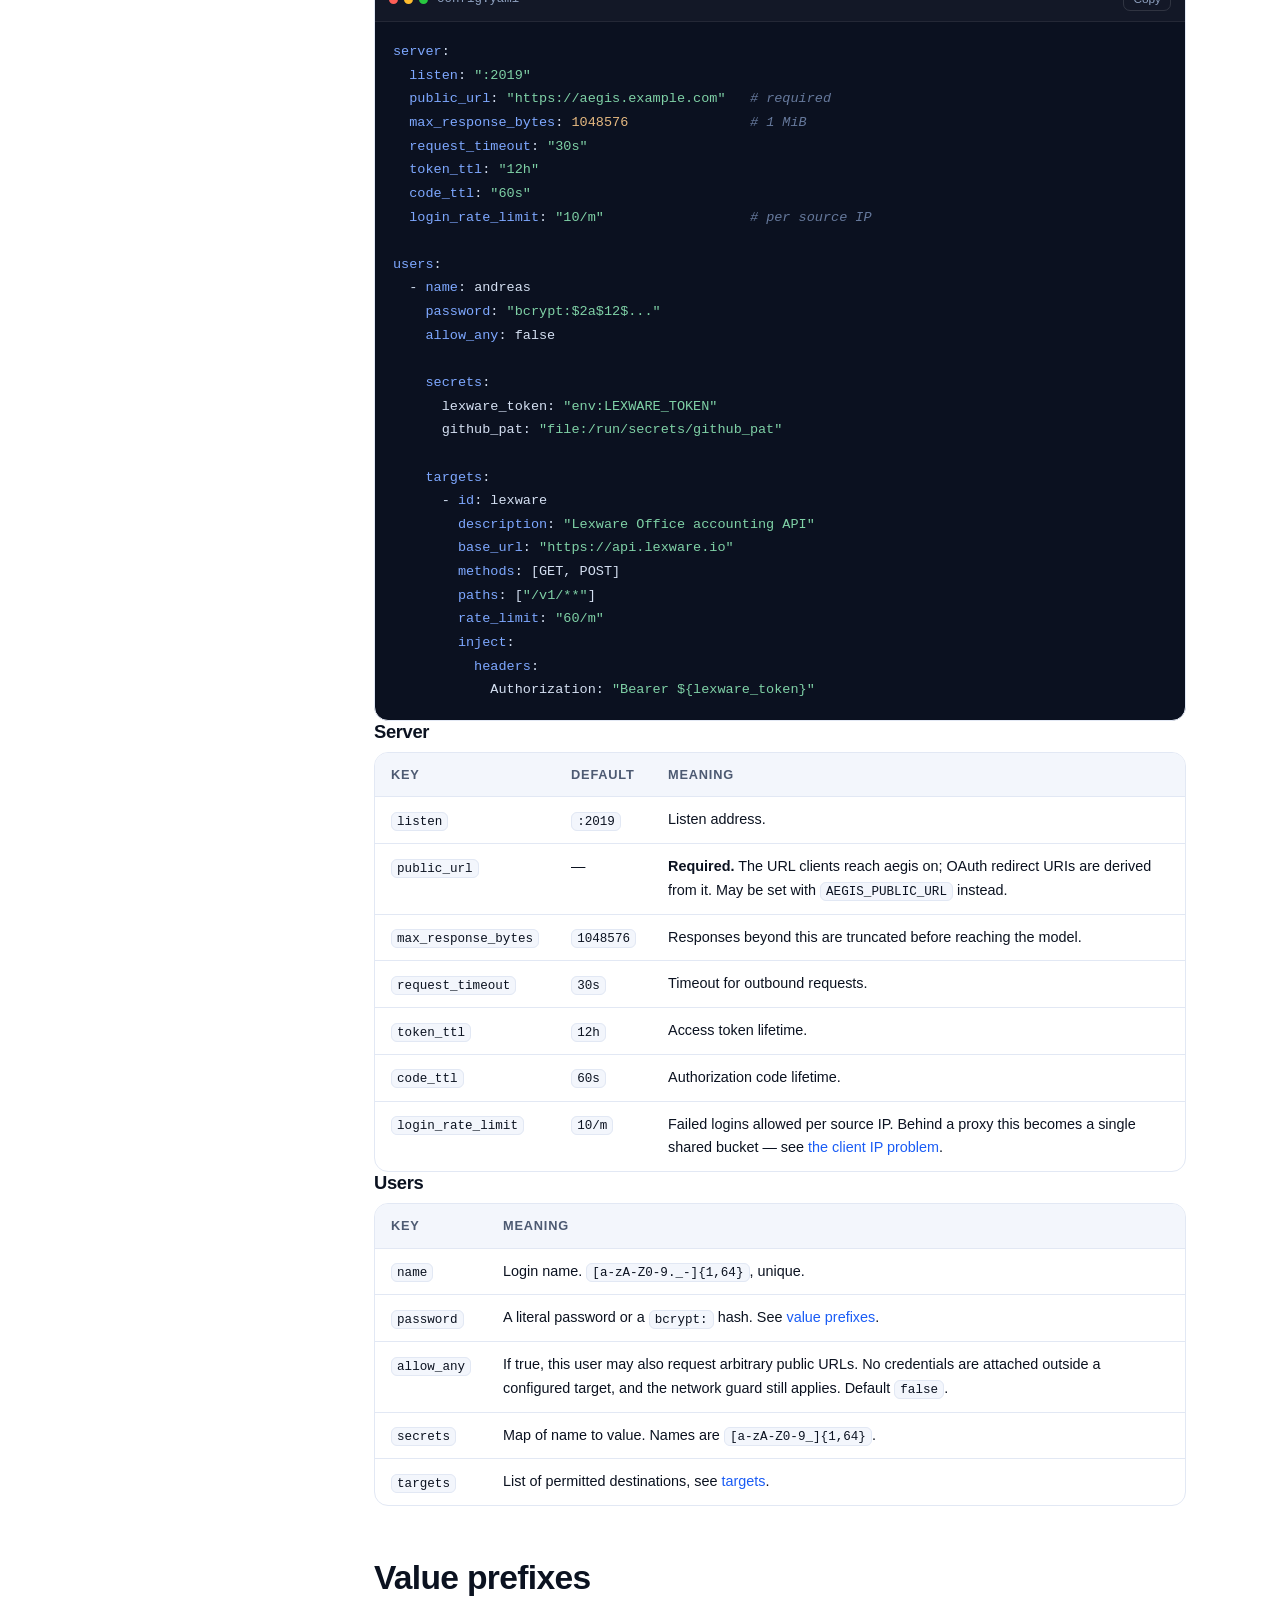
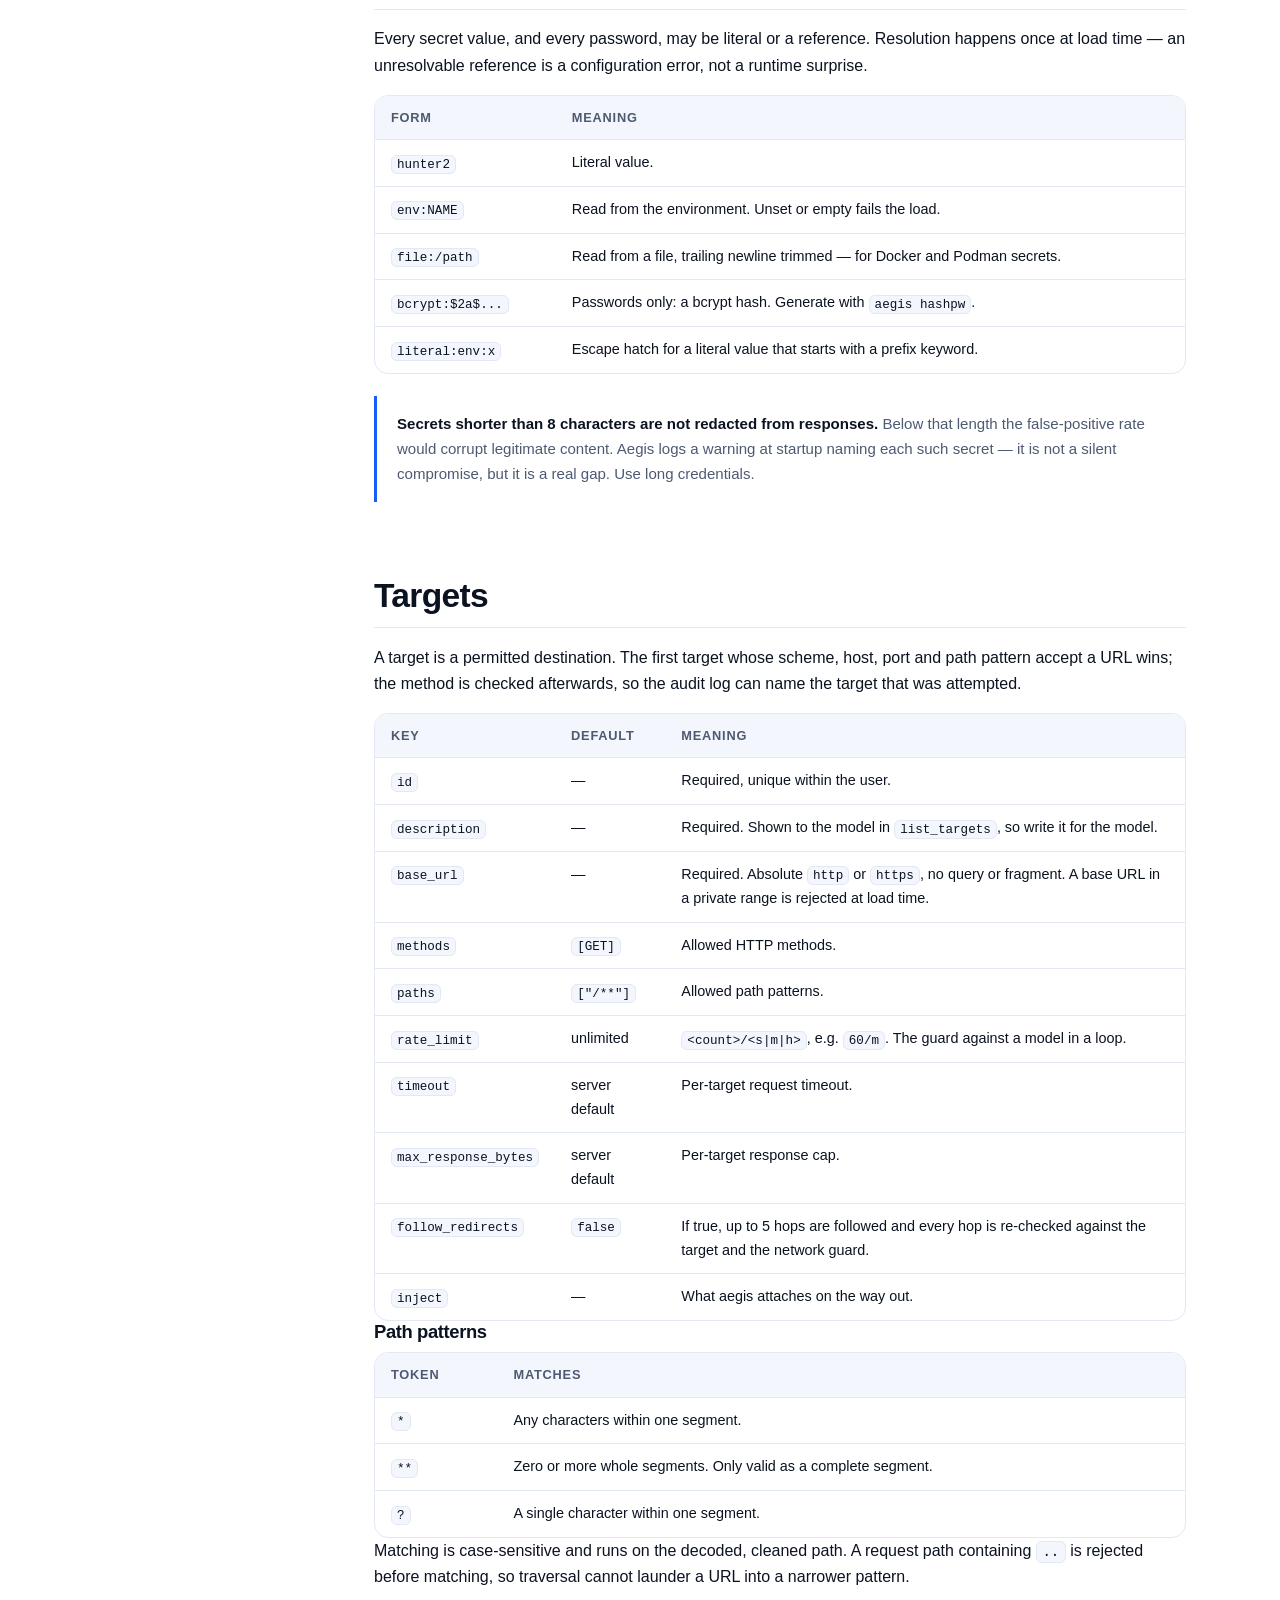
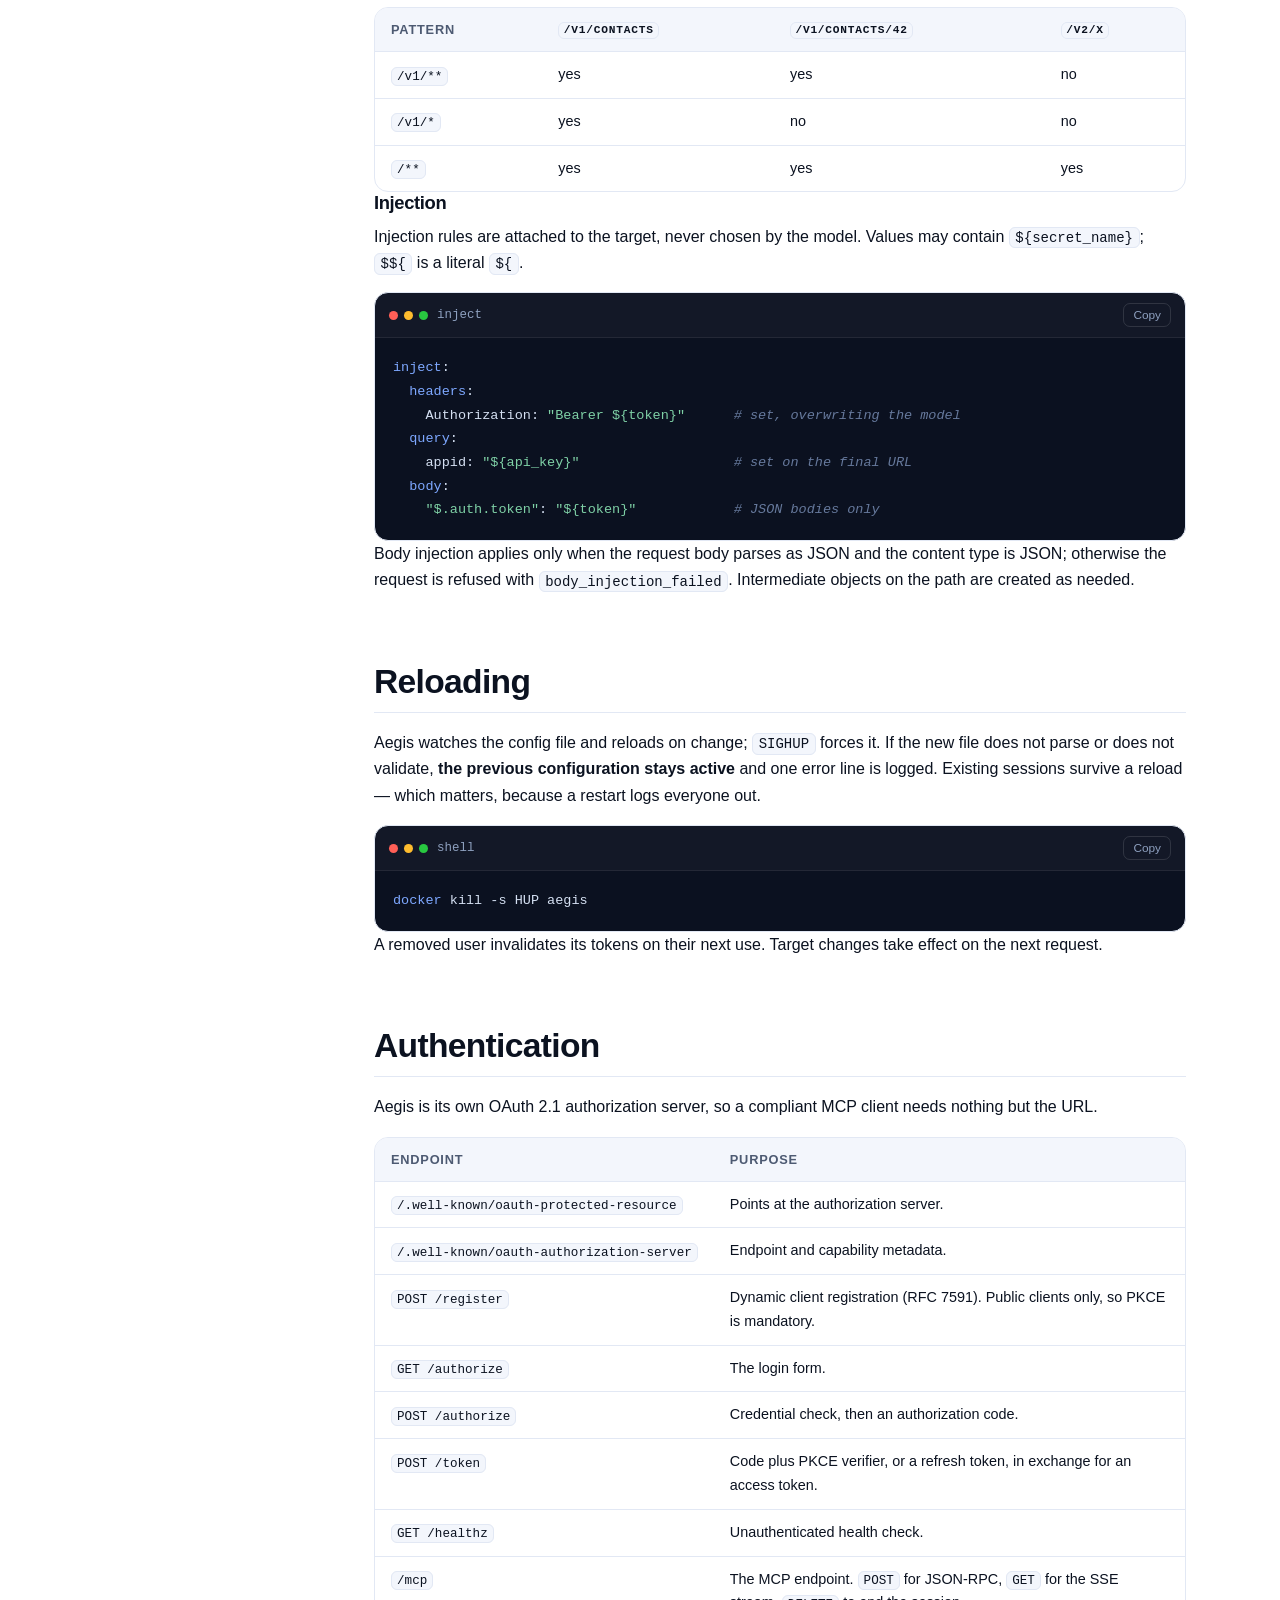
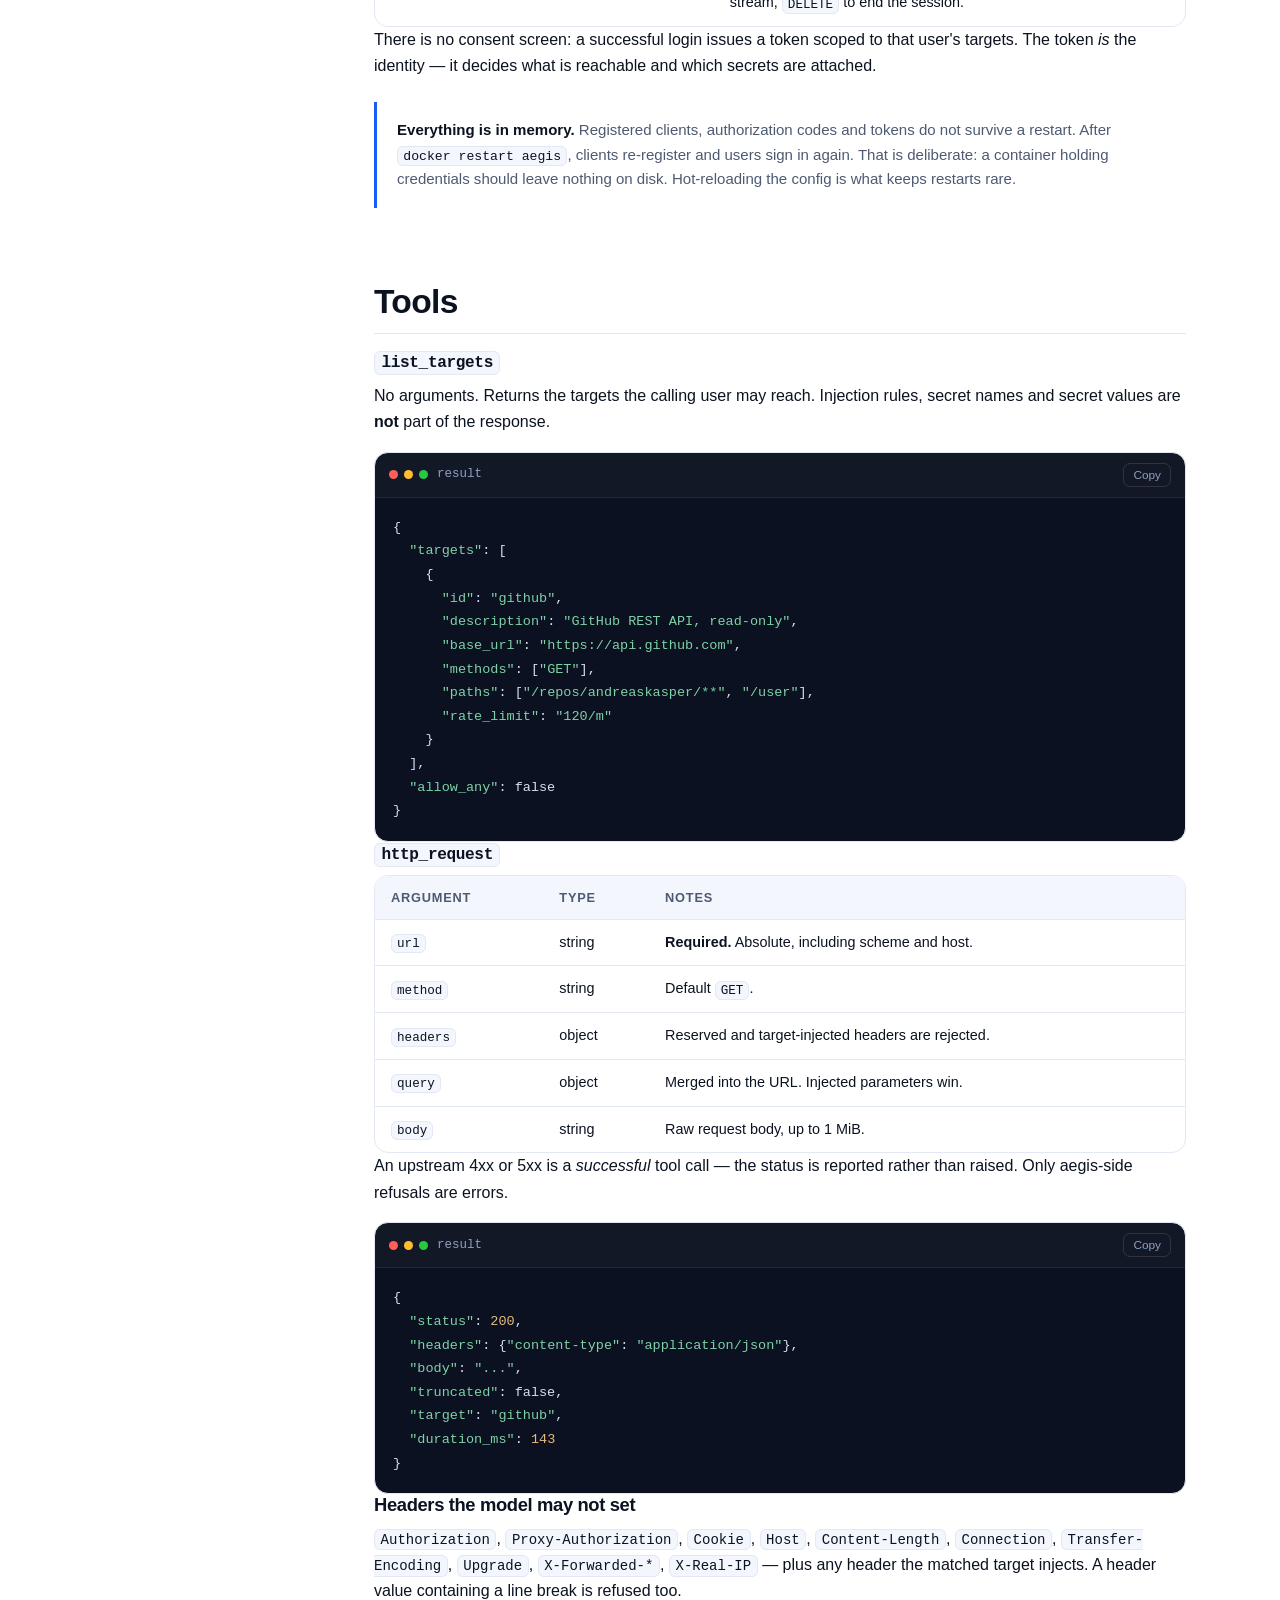
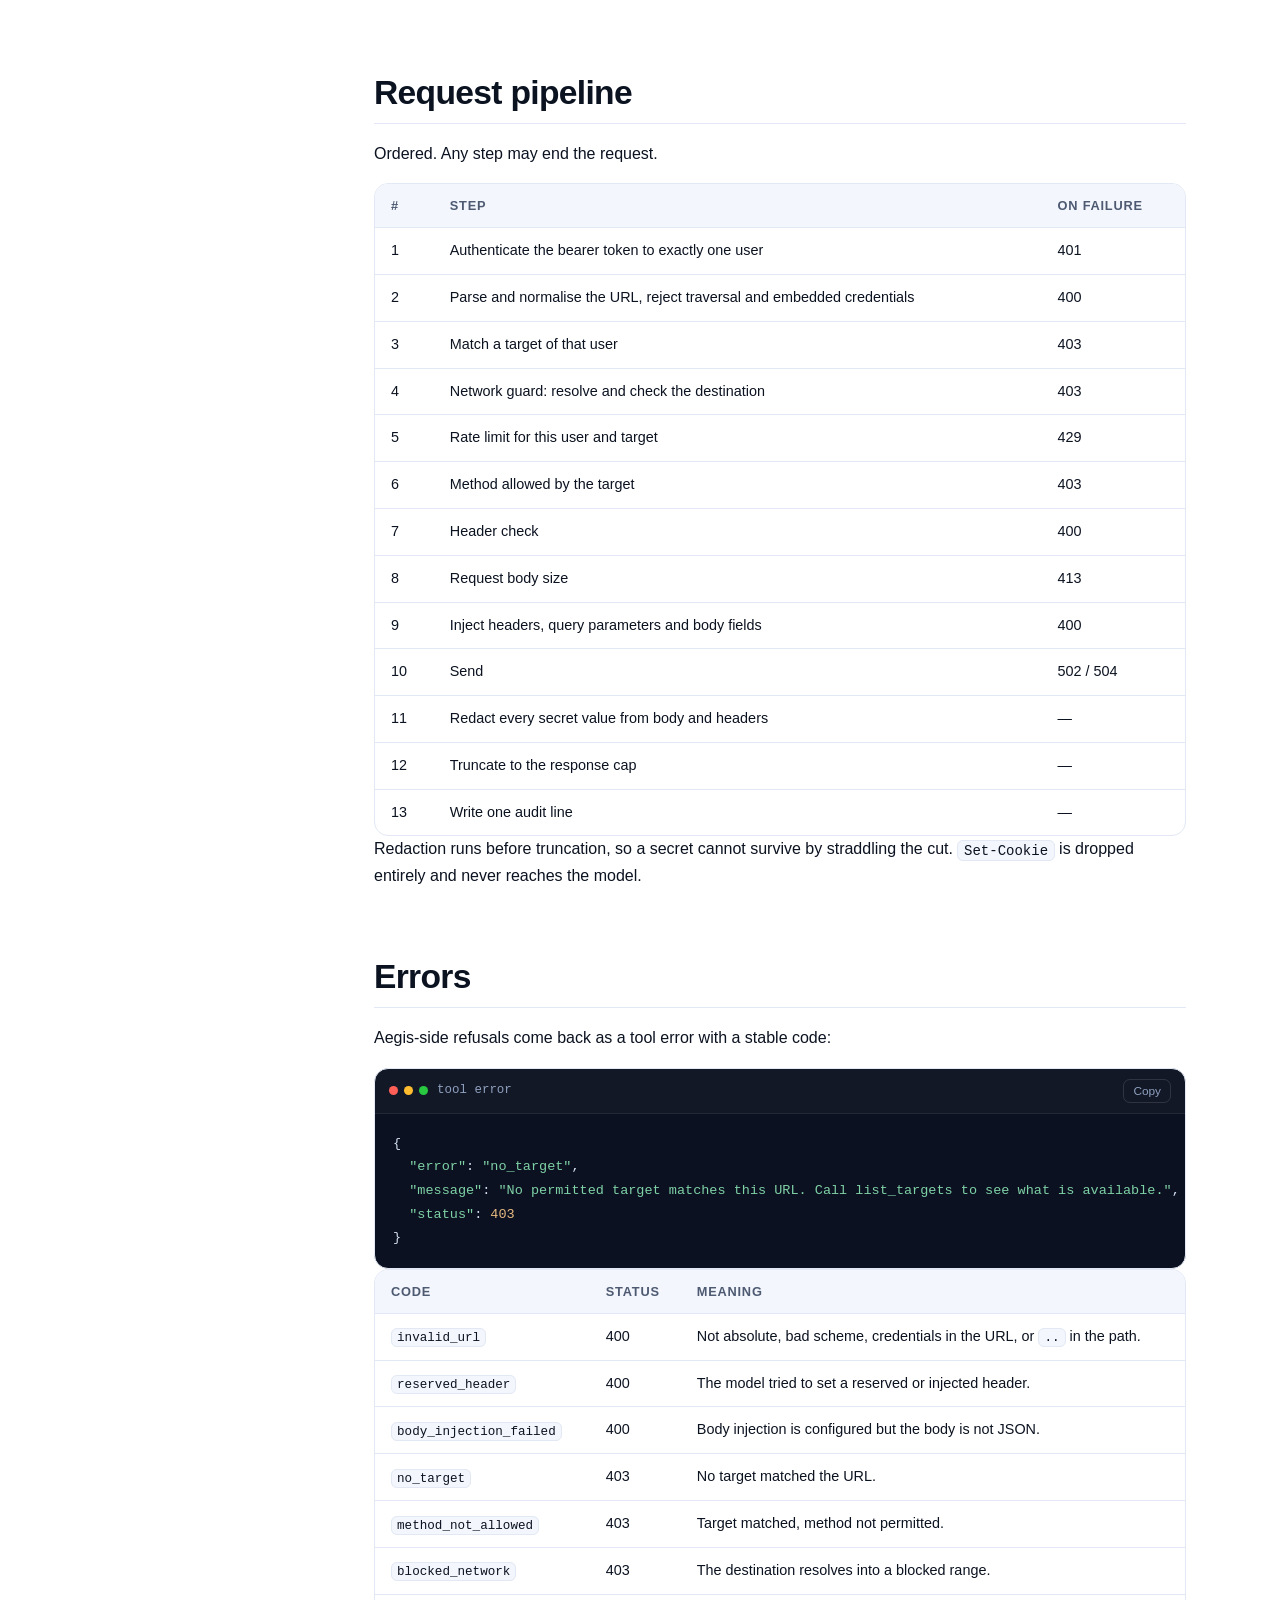
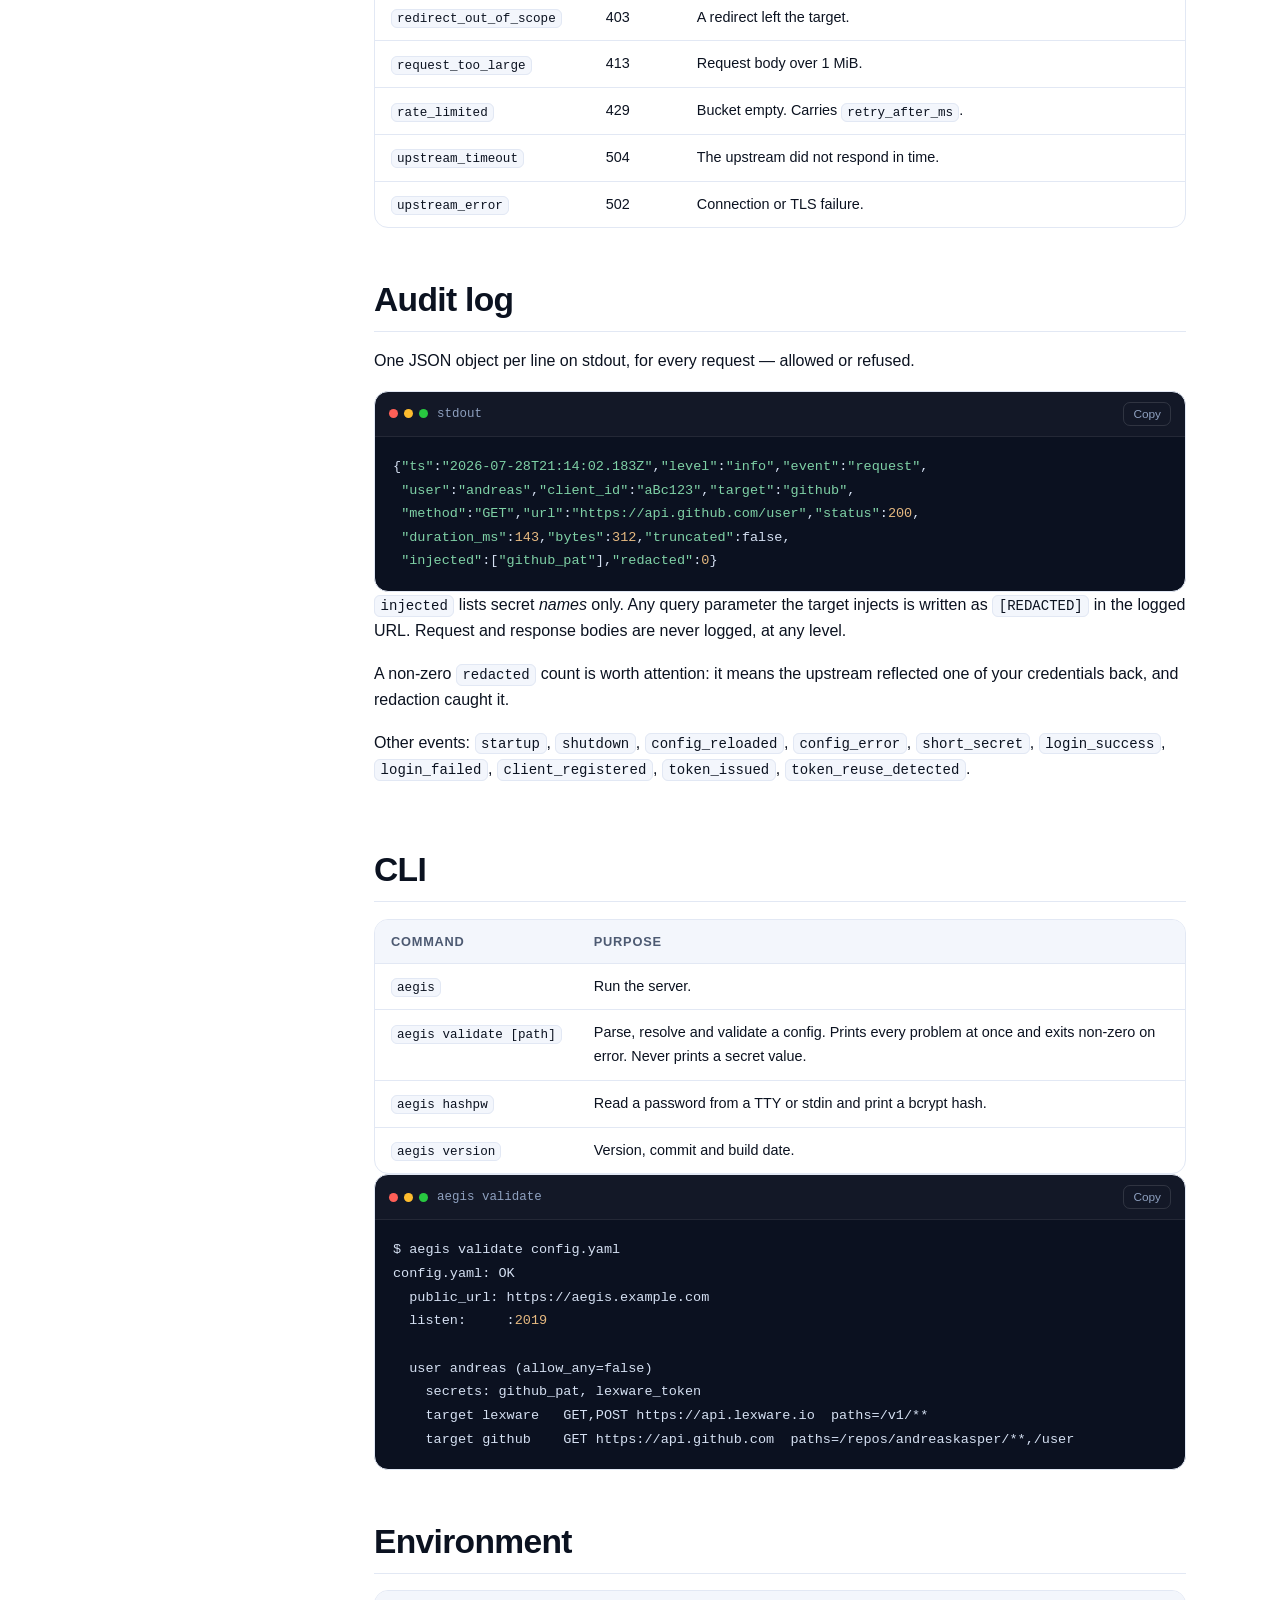
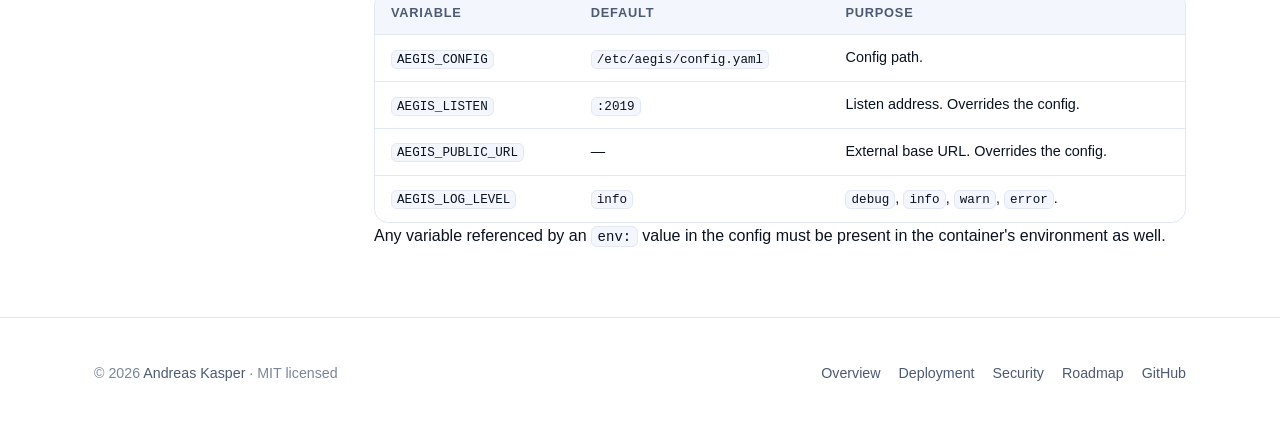
==== commit 7b8e50ad: "docs: link the deployment guide from the documentation page" ====
--- a/docs/docs.html
+++ b/docs/docs.html
@@ -25,6 +25,7 @@
     <nav class="nav">
       <a href="index.html">Overview</a>
       <a href="docs.html" aria-current="page">Docs</a>
+      <a href="deploy.html">Deployment</a>
       <a href="security.html">Security</a>
       <a href="roadmap.html">Roadmap</a>
       <a href="https://github.com/andreaskasper/aegis">GitHub&nbsp;&rarr;</a>
@@ -54,7 +55,7 @@
 
     <section id="quick-start">
       <h1 style="font-size:clamp(1.9rem,4vw,2.6rem)">Documentation</h1>
-      <p class="lede">Everything needed to run aegis. The full specification lives in <a href="https://github.com/andreaskasper/aegis/blob/main/spezifikation.md">spezifikation.md</a>; where the two disagree, the spec wins.</p>
+      <p class="lede">Everything needed to run aegis. For putting it behind a reverse proxy, see the <a href="deploy.html">deployment guide</a>. The full specification lives in <a href="https://github.com/andreaskasper/aegis/blob/main/spezifikation.md">spezifikation.md</a>; where the two disagree, the spec wins.</p>
 
       <h2>Quick start</h2>
       <div class="code">
@@ -85,7 +86,7 @@
       <p>Then point an MCP client at <code>https://aegis.example.com/mcp</code>. The client discovers the OAuth endpoints, registers itself, and opens the login page in a browser.</p>
 
       <div class="note warn">
-        <strong>Aegis does not terminate TLS.</strong> Put it behind a reverse proxy in production. The OAuth flow sends credentials through the browser; plain HTTP is only reasonable on localhost.
+        <strong>Aegis does not terminate TLS.</strong> Put it behind a reverse proxy in production, and do not publish port 2019 when you do. The <a href="deploy.html">deployment guide</a> has ready-to-run Compose setups for Traefik with Let's Encrypt, for a Cloudflare Tunnel, and for Cloudflare's proxy in front of Traefik &mdash; along with the pitfalls: <a href="deploy.html#client-ip">the client IP behind a proxy</a>, Cloudflare Access breaking MCP clients, and SSE timeouts.
       </div>
 
       <p>Building from source instead:</p>
@@ -145,7 +146,7 @@
             <tr><td><code>request_timeout</code></td><td><code>30s</code></td><td>Timeout for outbound requests.</td></tr>
             <tr><td><code>token_ttl</code></td><td><code>12h</code></td><td>Access token lifetime.</td></tr>
             <tr><td><code>code_ttl</code></td><td><code>60s</code></td><td>Authorization code lifetime.</td></tr>
-            <tr><td><code>login_rate_limit</code></td><td><code>10/m</code></td><td>Failed logins allowed per source IP.</td></tr>
+            <tr><td><code>login_rate_limit</code></td><td><code>10/m</code></td><td>Failed logins allowed per source IP. Behind a proxy this becomes a single shared bucket &mdash; see <a href="deploy.html#client-ip">the client IP problem</a>.</td></tr>
           </tbody>
         </table>
       </div>
@@ -456,6 +457,7 @@
     <div>&copy; <span data-year>2026</span> <a href="https://github.com/andreaskasper">Andreas Kasper</a> &middot; MIT licensed</div>
     <nav class="foot-links">
       <a href="index.html">Overview</a>
+      <a href="deploy.html">Deployment</a>
       <a href="security.html">Security</a>
       <a href="roadmap.html">Roadmap</a>
       <a href="https://github.com/andreaskasper/aegis">GitHub</a>
